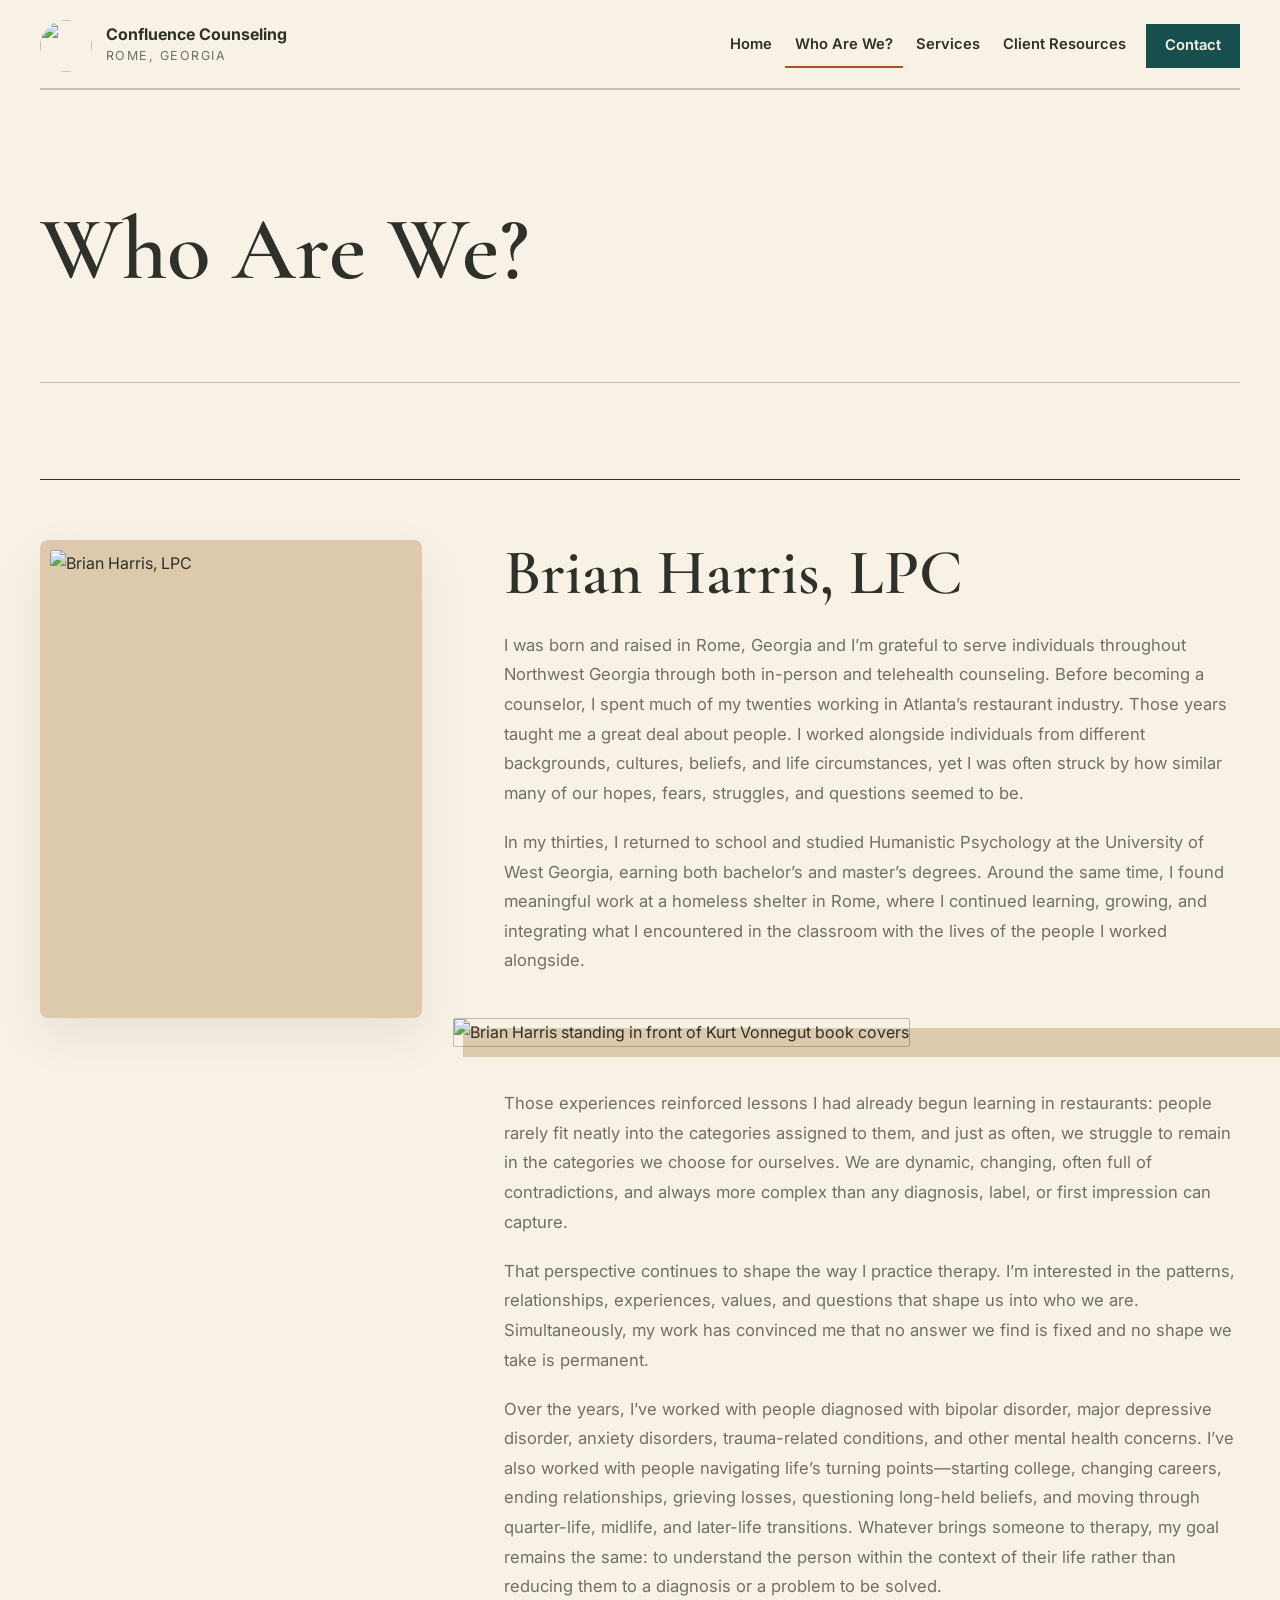
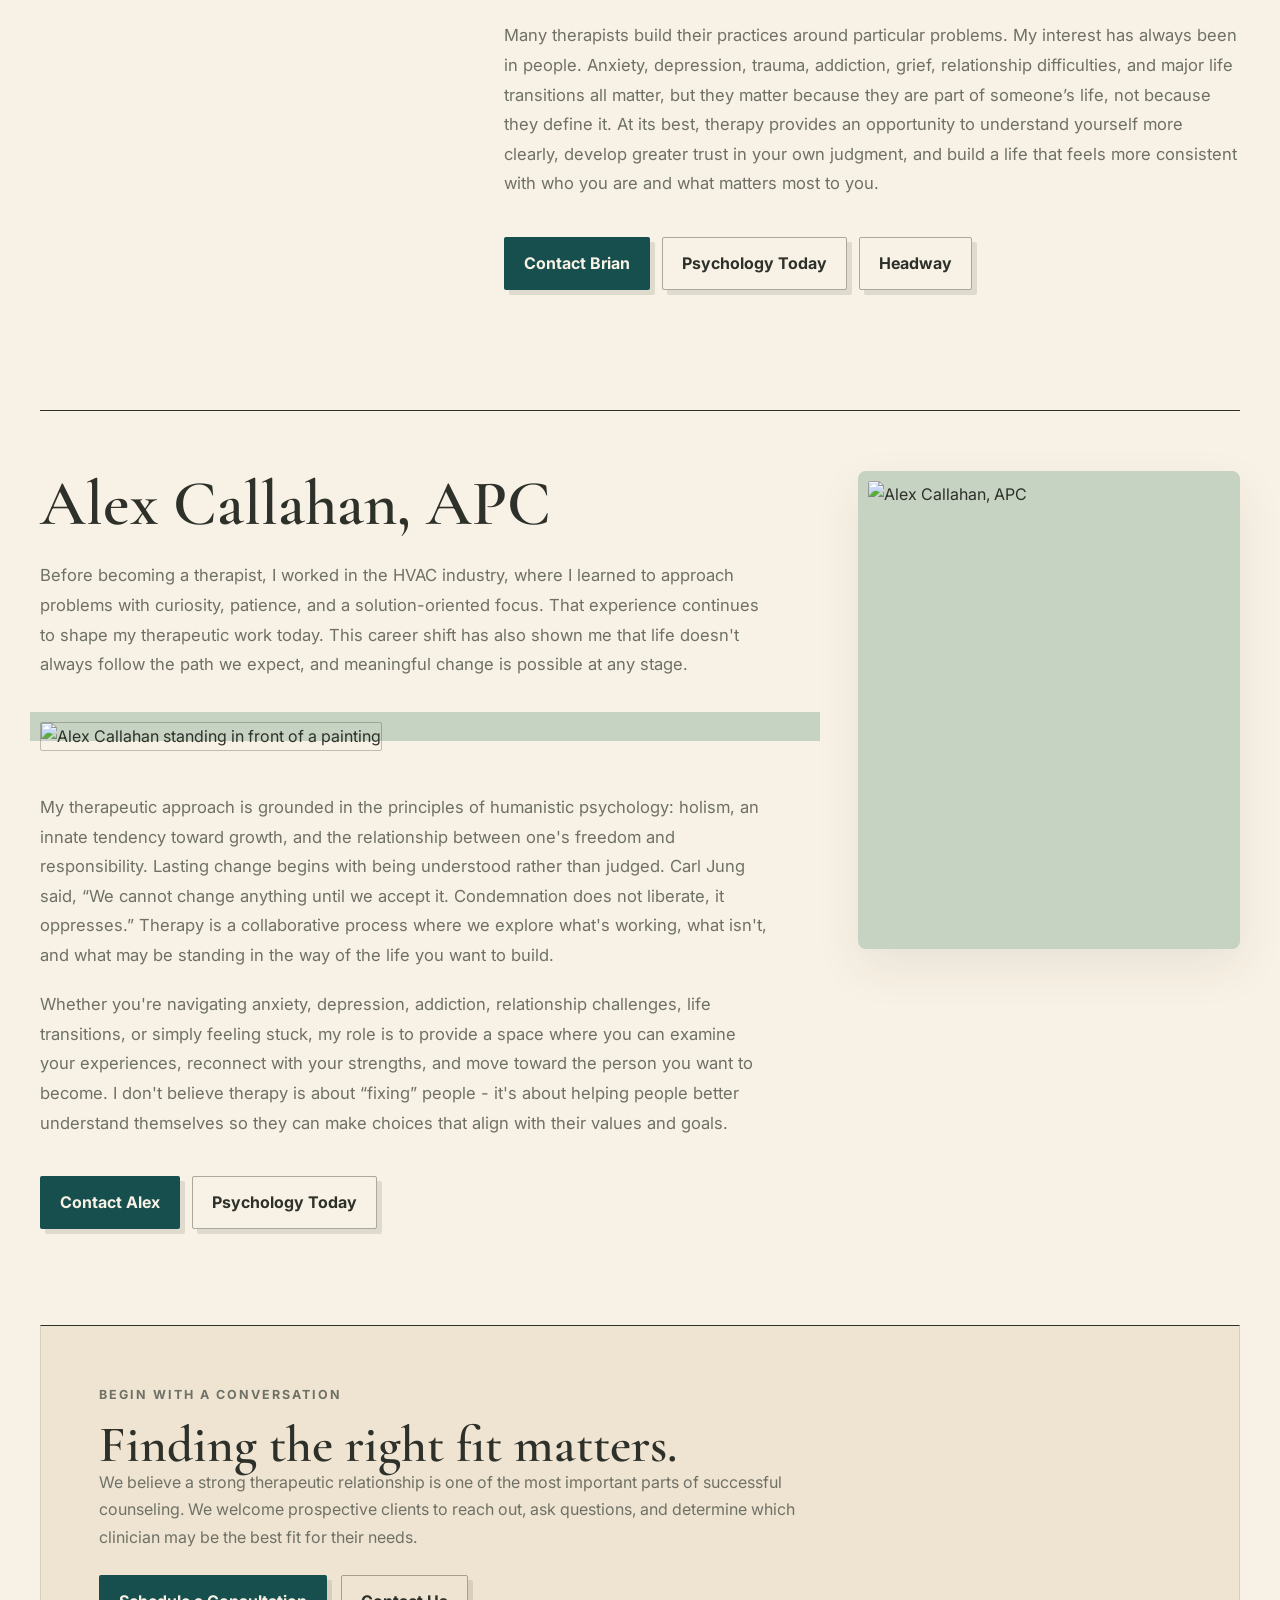
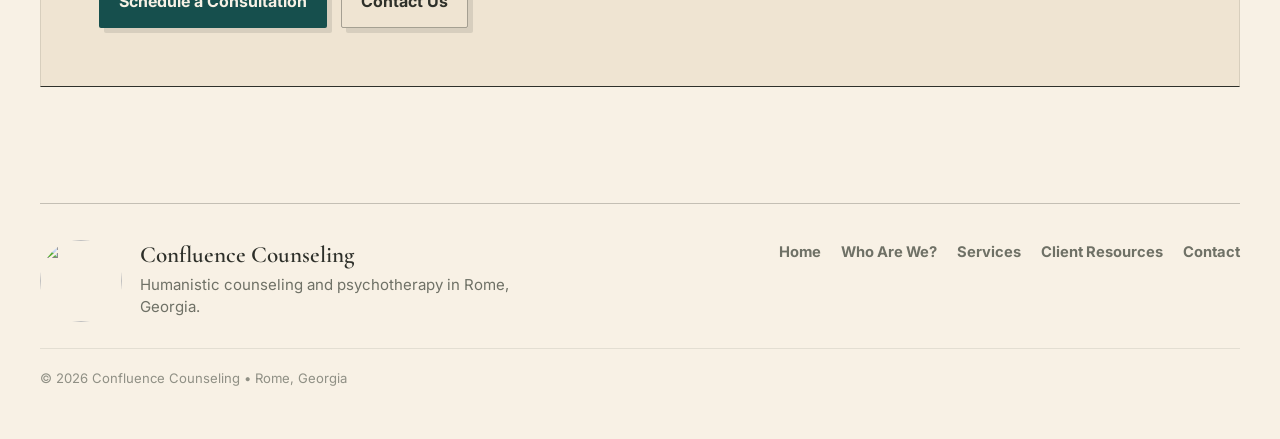
==== about.html @ 0ece555f "Deploy approved production website" ====
<!DOCTYPE html>
<html lang="en">
<head>
  <meta charset="UTF-8">
  <meta name="viewport" content="width=device-width, initial-scale=1.0">
  <title>Who Are We? | Confluence Counseling</title>
  <meta name="description" content="Learn about Confluence Counseling, a humanistic-existential psychotherapy practice founded by Brian Harris and Alex Callahan in Rome, Georgia.">
  <link rel="icon" type="image/png" href="assets/favicon.png">
  <link rel="preconnect" href="https://fonts.googleapis.com">
  <link rel="preconnect" href="https://fonts.gstatic.com" crossorigin>
  <link href="https://fonts.googleapis.com/css2?family=Cormorant+Garamond:wght@500;600;700&family=Inter:wght@400;500;600;700&display=swap" rel="stylesheet">
  <link rel="stylesheet" href="styles.css">
</head>
<body>
  <header class="site-header">
    <a class="brand" href="index.html" aria-label="Confluence Counseling home">
      <img class="brand-logo" src="assets/confluence-logo-192.png" alt="" width="52" height="52">
      <span>
        <span class="brand-name">Confluence Counseling</span>
        <span class="brand-location">Rome, Georgia</span>
      </span>
    </a>
    <nav class="site-nav" aria-label="Main navigation">
      <a href="index.html">Home</a>
      <a href="about.html" aria-current="page">Who Are We?</a>
      <a href="services.html">Services</a>
      <a href="get-help-now.html">Client Resources</a>
      <a class="nav-button" href="contact.html">Contact</a>
    </nav>
  </header>

  <main>
    <section class="practice-intro">
      <h1>Who Are We?</h1>
    </section>

    <section class="counselors-section">
      <div class="clinician-stack">
        <article class="clinician-profile">
          <div class="clinician-portrait">
            <img src="assets/brian-harris-bio-photo-1050.png" alt="Brian Harris, LPC">
          </div>
          <div class="clinician-content">
            <h3>Brian Harris, LPC</h3>
            <p>I was born and raised in Rome, Georgia and I&rsquo;m grateful to serve individuals throughout Northwest Georgia through both in-person and telehealth counseling. Before becoming a counselor, I spent much of my twenties working in Atlanta&rsquo;s restaurant industry. Those years taught me a great deal about people. I worked alongside individuals from different backgrounds, cultures, beliefs, and life circumstances, yet I was often struck by how similar many of our hopes, fears, struggles, and questions seemed to be.</p>
            <p>In my thirties, I returned to school and studied Humanistic Psychology at the University of West Georgia, earning both bachelor&rsquo;s and master&rsquo;s degrees. Around the same time, I found meaningful work at a homeless shelter in Rome, where I continued learning, growing, and integrating what I encountered in the classroom with the lives of the people I worked alongside.</p>
            <figure class="bio-context-photo bio-context-photo-brian">
              <img src="assets/brian-harris-vonnegut-covers.jpeg" alt="Brian Harris standing in front of Kurt Vonnegut book covers">
            </figure>
            <p>Those experiences reinforced lessons I had already begun learning in restaurants: people rarely fit neatly into the categories assigned to them, and just as often, we struggle to remain in the categories we choose for ourselves. We are dynamic, changing, often full of contradictions, and always more complex than any diagnosis, label, or first impression can capture.</p>
            <p>That perspective continues to shape the way I practice therapy. I&rsquo;m interested in the patterns, relationships, experiences, values, and questions that shape us into who we are. Simultaneously, my work has convinced me that no answer we find is fixed and no shape we take is permanent.</p>
            <p>Over the years, I&rsquo;ve worked with people diagnosed with bipolar disorder, major depressive disorder, anxiety disorders, trauma-related conditions, and other mental health concerns. I&rsquo;ve also worked with people navigating life&rsquo;s turning points&mdash;starting college, changing careers, ending relationships, grieving losses, questioning long-held beliefs, and moving through quarter-life, midlife, and later-life transitions. Whatever brings someone to therapy, my goal remains the same: to understand the person within the context of their life rather than reducing them to a diagnosis or a problem to be solved.</p>
            <p>Many therapists build their practices around particular problems. My interest has always been in people. Anxiety, depression, trauma, addiction, grief, relationship difficulties, and major life transitions all matter, but they matter because they are part of someone&rsquo;s life, not because they define it. At its best, therapy provides an opportunity to understand yourself more clearly, develop greater trust in your own judgment, and build a life that feels more consistent with who you are and what matters most to you.</p>
            <div class="counselor-actions">
              <a class="button primary" href="contact.html">Contact Brian</a>
              <a class="button secondary" href="https://www.psychologytoday.com/us/therapists/brian-harris-rome-ga/1005113" target="_blank" rel="noopener noreferrer">Psychology Today</a>
              <a class="button secondary" href="https://care.headway.co/providers/brian-harris-2" target="_blank" rel="noopener noreferrer">Headway</a>
            </div>
          </div>
        </article>

        <article class="clinician-profile clinician-profile-reverse">
          <div class="clinician-content">
            <h3>Alex Callahan, APC</h3>
            <p>Before becoming a therapist, I worked in the HVAC industry, where I learned to approach problems with curiosity, patience, and a solution-oriented focus. That experience continues to shape my therapeutic work today. This career shift has also shown me that life doesn't always follow the path we expect, and meaningful change is possible at any stage.</p>
            <figure class="bio-context-photo bio-context-photo-alex">
              <img src="assets/alex-callahan-painting.jpg" alt="Alex Callahan standing in front of a painting">
            </figure>
            <p>My therapeutic approach is grounded in the principles of humanistic psychology: holism, an innate tendency toward growth, and the relationship between one's freedom and responsibility. Lasting change begins with being understood rather than judged. Carl Jung said, &ldquo;We cannot change anything until we accept it. Condemnation does not liberate, it oppresses.&rdquo; Therapy is a collaborative process where we explore what's working, what isn't, and what may be standing in the way of the life you want to build.</p>
            <p>Whether you're navigating anxiety, depression, addiction, relationship challenges, life transitions, or simply feeling stuck, my role is to provide a space where you can examine your experiences, reconnect with your strengths, and move toward the person you want to become. I don't believe therapy is about &ldquo;fixing&rdquo; people - it's about helping people better understand themselves so they can make choices that align with their values and goals.</p>
            <div class="counselor-actions">
              <a class="button primary" href="contact.html">Contact Alex</a>
              <a class="button secondary" href="https://www.psychologytoday.com/us/therapists/alex-callahan-rome-ga/1239433" target="_blank" rel="noopener noreferrer">Psychology Today</a>
            </div>
          </div>
          <div class="clinician-portrait">
            <img src="assets/alex-callahan-bio-photo.jpeg" alt="Alex Callahan, APC">
          </div>
        </article>
      </div>
    </section>

    <section class="about-closing-section">
      <p class="eyebrow">Begin with a conversation</p>
      <h2>Finding the right fit matters.</h2>
      <p>We believe a strong therapeutic relationship is one of the most important parts of successful counseling. We welcome prospective clients to reach out, ask questions, and determine which clinician may be the best fit for their needs.</p>
      <div class="about-closing-actions">
        <a class="button primary" href="contact.html">Schedule a Consultation</a>
        <a class="button secondary" href="contact.html">Contact Us</a>
      </div>
    </section>
  </main>

  <footer class="site-footer">
    <div class="footer-main">
      <div class="footer-brand">
        <img class="footer-logo" src="assets/confluence-logo-192.png" alt="" width="74" height="74">
        <div>
          <strong>Confluence Counseling</strong>
          <p>Humanistic counseling and psychotherapy in Rome, Georgia.</p>
        </div>
      </div>
      <div class="footer-links">
        <a href="index.html">Home</a>
        <a href="about.html">Who Are We?</a>
        <a href="services.html">Services</a>
        <a href="get-help-now.html">Client Resources</a>
        <a href="contact.html">Contact</a>
      </div>
    </div>
    <p class="footer-copyright">© 2026 Confluence Counseling • Rome, Georgia</p>
  </footer>
</body>
</html>
---- styles.css ----
:root {
  --ink: #2e302a;
  --muted: #6f7166;
  --cream: #f5f0e8;
  --paper: #fbf8f2;
  --clay: #a95222;
  --moss: #164f4d;
  --olive: #6f7f70;
  --sage: #d4ddd2;
  --sand: #e5d8c3;
  --stone: #c4b7a4;
  --line: rgba(46, 48, 42, 0.16);
  --shadow: 0 22px 60px rgba(46, 48, 42, 0.12);
}

* {
  box-sizing: border-box;
}

html {
  scroll-behavior: smooth;
}

body {
  margin: 0;
  font-family: "Inter", Arial, sans-serif;
  color: var(--ink);
  background:
    radial-gradient(circle at top left, rgba(215, 219, 201, 0.85), transparent 32rem),
    linear-gradient(180deg, var(--paper) 0%, var(--cream) 48%, #eee5d8 100%);
  line-height: 1.7;
}

a {
  color: inherit;
  text-decoration: none;
}

p {
  margin: 0 0 1rem;
}

h1,
h2,
h3 {
  font-family: "Cormorant Garamond", Georgia, serif;
  font-weight: 600;
  line-height: 1.04;
  margin: 0;
  letter-spacing: 0;
}

h1 {
  font-size: clamp(3.3rem, 7vw, 6.9rem);
  max-width: 11ch;
}

h2 {
  font-size: clamp(2.2rem, 4vw, 4rem);
}

h3 {
  font-size: 2rem;
}

.site-header {
  width: min(1180px, calc(100% - 40px));
  margin: 0 auto;
  padding: 28px 0;
  display: flex;
  align-items: center;
  justify-content: space-between;
  gap: 24px;
}

.brand {
  display: inline-flex;
  align-items: center;
  gap: 14px;
  min-width: 235px;
}

.brand-logo {
  width: 52px;
  height: 52px;
  flex: 0 0 auto;
  object-fit: contain;
  border-radius: 50%;
  box-shadow: 0 8px 22px rgba(46, 48, 42, 0.12);
}

.brand-name,
.brand-location {
  display: block;
}

.brand-name {
  font-weight: 700;
  line-height: 1.1;
}

.brand-location {
  color: var(--muted);
  font-size: 0.78rem;
  text-transform: uppercase;
  letter-spacing: 0.12em;
  margin-top: 2px;
}

.site-nav {
  display: flex;
  align-items: center;
  justify-content: flex-end;
  flex-wrap: wrap;
  gap: 8px;
}

.site-nav a {
  color: var(--muted);
  font-size: 0.92rem;
  font-weight: 600;
  padding: 10px 13px;
  border-radius: 999px;
}

.site-nav a:hover,
.site-nav a[aria-current="page"] {
  color: var(--ink);
  background: rgba(255, 255, 255, 0.48);
}

.site-nav .nav-button {
  color: var(--paper);
  background: var(--moss);
  padding-inline: 18px;
}

.site-nav .nav-button:hover,
.site-nav .nav-button[aria-current="page"] {
  color: var(--paper);
  background: #465241;
}

main {
  overflow: hidden;
}

.hero,
.page-hero,
.intro-section,
.feature-band,
.art-band,
.split-section,
.content-section,
.quote-section,
.process-section,
.fees-layout,
.contact-layout,
.notice-section,
.cta-section {
  width: min(1180px, calc(100% - 40px));
  margin: 0 auto;
}

.help-hero,
.resource-section,
.help-disclaimer {
  width: min(1180px, calc(100% - 40px));
  margin: 0 auto;
}

.services-overview,
.services-section,
.services-process,
.services-approach,
.therapy-note,
.services-narrative,
.services-closing {
  width: min(1180px, calc(100% - 40px));
  margin: 0 auto;
}

.hero {
  min-height: calc(100vh - 108px);
  display: grid;
  grid-template-columns: minmax(0, 1fr) minmax(420px, 0.95fr);
  align-items: center;
  gap: 64px;
  padding: 48px 0 88px;
}

.editorial-brand {
  width: min(1180px, calc(100% - 40px));
  margin: 0 auto;
  padding: 34px 0 4px;
}

.editorial-brand p {
  margin: 0;
  color: var(--moss);
  font-family: "Cormorant Garamond", Georgia, serif;
  font-size: clamp(3rem, 9vw, 7.2rem);
  font-weight: 500;
  letter-spacing: 0.12em;
  line-height: 0.92;
  text-transform: none;
}

.editorial-brand-centered p {
  text-align: center;
}

.editorial-brand-left p {
  max-width: 690px;
}

.hero-editorial {
  min-height: auto;
  padding-top: 44px;
}

.hero-content {
  position: relative;
  z-index: 1;
}

.hero h1 {
  max-width: 680px;
  font-size: clamp(3.4rem, 5.3vw, 5.85rem);
  line-height: 1.02;
}

.eyebrow,
.section-label,
.service-card span {
  color: var(--clay);
  font-size: 0.78rem;
  font-weight: 700;
  letter-spacing: 0.16em;
  text-transform: uppercase;
}

.hero-copy {
  color: var(--muted);
  font-size: clamp(1.02rem, 1.4vw, 1.18rem);
  max-width: 670px;
  margin: 28px 0 0;
}

.hero-actions {
  display: flex;
  flex-wrap: wrap;
  gap: 14px;
  margin-top: 34px;
}

.button {
  border: 1px solid transparent;
  border-radius: 999px;
  cursor: pointer;
  display: inline-flex;
  align-items: center;
  justify-content: center;
  min-height: 48px;
  padding: 13px 22px;
  font: inherit;
  font-weight: 700;
  transition: transform 180ms ease, background 180ms ease, border-color 180ms ease;
}

.button:hover {
  transform: translateY(-1px);
}

.button.primary {
  background: var(--moss);
  color: var(--paper);
}

.button.secondary {
  border-color: var(--line);
  background: rgba(255, 255, 255, 0.36);
  color: var(--ink);
}

.hero-visual {
  position: relative;
  display: grid;
  place-items: center;
  min-height: clamp(420px, 45vw, 600px);
}

.hero-logo-image {
  width: min(100%, 560px);
  aspect-ratio: 1;
  object-fit: contain;
  border-radius: 50%;
  box-shadow: var(--shadow);
}

.intro-section {
  display: grid;
  grid-template-columns: 230px minmax(0, 1fr);
  gap: 70px;
  padding: 108px 0;
  border-top: 1px solid var(--line);
}

.intro-copy {
  max-width: 820px;
}

.intro-copy p,
.page-hero p,
.split-section p,
.content-section p,
.process-list span,
.contact-panel p,
.notice-section p,
.cta-section p {
  color: var(--muted);
}

.intro-copy p {
  font-size: 1.1rem;
  margin-top: 18px;
  max-width: 760px;
}

.feature-band {
  display: grid;
  grid-template-columns: repeat(3, 1fr);
  gap: 1px;
  background: var(--line);
  border: 1px solid var(--line);
}

.feature-band article,
.service-card,
.fee-card {
  background: rgba(251, 248, 242, 0.84);
  padding: 34px;
}

.feature-number {
  color: var(--clay);
  font-weight: 800;
}

.feature-band h3,
.service-card h2,
.text-columns h3 {
  margin: 18px 0 12px;
}

.place-feature {
  width: min(1180px, calc(100% - 40px));
  margin: 0 auto;
  padding: 112px 0 116px;
}

.place-feature-figure {
  margin: 0;
  display: grid;
  grid-template-columns: minmax(0, 1.7fr) minmax(250px, 0.85fr);
  gap: clamp(44px, 6vw, 84px);
  align-items: center;
}

.place-feature-figure img {
  display: block;
  width: 100%;
  height: auto;
  border-radius: 6px;
  box-shadow: 0 14px 36px rgba(46, 48, 42, 0.08);
}

.place-feature-caption {
  margin: 0;
  padding-top: 24px;
  border-top: 1px solid var(--line);
}

.place-feature-caption p {
  max-width: 36ch;
  margin: 0;
  color: var(--muted);
  font-size: 0.94rem;
  line-height: 1.75;
}

.art-band {
  display: grid;
  grid-template-columns: repeat(2, minmax(0, 1fr));
  gap: 18px;
  padding: 18px 0 0;
}

.art-panel {
  margin: 0;
  aspect-ratio: 1;
  border: 1px solid var(--line);
  border-radius: 8px;
  overflow: hidden;
  background: rgba(251, 248, 242, 0.84);
  box-shadow: 0 18px 48px rgba(46, 48, 42, 0.08);
}

.art-panel img {
  display: block;
  width: 100%;
  height: 100%;
  object-fit: cover;
}

.art-panel-wide img {
  object-position: center;
}

.split-section {
  padding: 116px 0;
  display: grid;
  grid-template-columns: minmax(280px, 0.86fr) minmax(0, 1fr);
  gap: 76px;
  align-items: start;
}

.quiet-list ul {
  list-style: none;
  padding: 0;
  margin: 28px 0 0;
  border-top: 1px solid var(--line);
}

.quiet-list li {
  border-bottom: 1px solid var(--line);
  padding: 17px 0;
  color: var(--ink);
  font-weight: 600;
}

.diagnosis-list li {
  display: grid;
  grid-template-columns: minmax(180px, 0.46fr) minmax(0, 1fr);
  gap: 22px;
  align-items: start;
  font-weight: 400;
}

.diagnosis-list strong {
  color: var(--ink);
  font-weight: 800;
  line-height: 1.35;
}

.diagnosis-list span {
  color: var(--muted);
  line-height: 1.65;
}

.cta-section {
  margin-bottom: 96px;
  padding: 58px;
  background: var(--moss);
  color: var(--paper);
  border-radius: 8px;
}

.cta-section h2,
.cta-section p {
  max-width: 760px;
}

.cta-section p {
  color: rgba(251, 248, 242, 0.78);
}

.cta-section .button.primary {
  margin-top: 18px;
  color: var(--moss);
  background: var(--paper);
}

.cta-section .button.secondary {
  color: var(--paper);
  border-color: rgba(251, 248, 242, 0.38);
  background: rgba(251, 248, 242, 0.08);
}

.page-hero {
  padding: 98px 0 82px;
  border-top: 1px solid var(--line);
}

.page-hero h1 {
  max-width: 13ch;
  margin-top: 14px;
}

.page-hero p:last-child {
  max-width: 760px;
  font-size: 1.14rem;
  margin-top: 28px;
}

.about-bio-hero,
.about-bio-copy,
.bio-quote-section,
.about-approach-section,
.practice-intro,
.counselors-section,
.about-closing-section {
  width: min(1180px, calc(100% - 40px));
  margin: 0 auto;
}

.practice-intro {
  padding: 98px 0 88px;
  border-top: 1px solid var(--line);
}

.practice-intro h1 {
  max-width: 900px;
  margin-top: 16px;
}

.practice-subheadline {
  max-width: 860px;
  color: var(--ink);
  font-size: clamp(1.25rem, 2vw, 1.55rem);
  line-height: 1.55;
  margin-top: 28px;
}

.practice-intro p:last-child {
  max-width: 760px;
  color: var(--muted);
  font-size: 1.08rem;
  margin-top: 24px;
}

.counselors-section {
  padding: 96px 0;
  border-top: 1px solid var(--line);
}

.section-heading {
  display: grid;
  grid-template-columns: 230px minmax(0, 1fr);
  gap: 70px;
  align-items: end;
  margin-bottom: 42px;
}

.counselor-grid {
  display: grid;
  grid-template-columns: repeat(2, minmax(0, 1fr));
  gap: 22px;
}

.counselor-card {
  display: grid;
  grid-template-rows: auto 1fr;
  border: 1px solid var(--line);
  border-radius: 8px;
  overflow: hidden;
  background: rgba(251, 248, 242, 0.84);
  box-shadow: 0 18px 48px rgba(46, 48, 42, 0.08);
}

.counselor-image {
  aspect-ratio: 4 / 3;
  overflow: hidden;
  background: linear-gradient(145deg, rgba(212, 221, 210, 0.94), rgba(229, 216, 195, 0.82));
}

.counselor-image img {
  display: block;
  width: 100%;
  height: 100%;
  object-fit: cover;
  object-position: center 38%;
}

.counselor-placeholder {
  display: grid;
  place-items: center;
  position: relative;
}

.counselor-placeholder::before {
  content: "";
  position: absolute;
  inset: 30px;
  border: 1px solid rgba(46, 48, 42, 0.12);
  border-radius: 8px;
}

.placeholder-profile {
  width: 168px;
  height: 168px;
  border-radius: 50%;
  background:
    radial-gradient(circle at 50% 34%, rgba(251, 248, 242, 0.82) 0 23%, transparent 24%),
    radial-gradient(circle at 50% 92%, rgba(22, 79, 77, 0.74) 0 44%, transparent 45%),
    linear-gradient(135deg, rgba(169, 82, 34, 0.72), rgba(22, 79, 77, 0.82));
  box-shadow: inset 0 0 0 1px rgba(46, 48, 42, 0.12);
}

.placeholder-caption {
  color: var(--muted);
  font-size: 0.78rem;
  font-weight: 800;
  letter-spacing: 0.12em;
  text-transform: uppercase;
}

.counselor-content {
  display: flex;
  flex-direction: column;
  padding: 32px;
}

.counselor-content h3 {
  font-size: clamp(2rem, 3vw, 3rem);
  margin-bottom: 16px;
}

.counselor-content p {
  color: var(--muted);
}

.counselor-actions {
  display: flex;
  flex-wrap: wrap;
  gap: 12px;
  margin-top: auto;
  padding-top: 20px;
}

.clinician-stack {
  display: grid;
  gap: 88px;
}

.clinician-profile {
  display: grid;
  grid-template-columns: minmax(280px, 0.42fr) minmax(0, 1fr);
  gap: clamp(46px, 7vw, 82px);
  align-items: start;
  padding-top: 58px;
  border-top: 1px solid var(--line);
}

.clinician-profile:first-child {
  padding-top: 0;
  border-top: 0;
}

.clinician-profile-reverse {
  grid-template-columns: minmax(0, 1fr) minmax(280px, 0.42fr);
}

.clinician-portrait {
  position: relative;
  aspect-ratio: 4 / 5;
  overflow: hidden;
  border-radius: 8px;
  background: linear-gradient(145deg, rgba(212, 221, 210, 0.94), rgba(229, 216, 195, 0.82));
  box-shadow: 0 18px 48px rgba(46, 48, 42, 0.08);
}

.clinician-portrait img {
  display: block;
  width: 100%;
  height: 100%;
  object-fit: cover;
  object-position: center 38%;
}

.clinician-content {
  max-width: 780px;
}

.clinician-content h3 {
  font-size: clamp(2.4rem, 4vw, 4rem);
  margin-bottom: 24px;
}

.clinician-content p {
  color: var(--muted);
  font-size: 1.04rem;
  line-height: 1.78;
  margin: 0 0 1.22rem;
}

.clinician-content .counselor-actions {
  margin-top: 4px;
  padding-top: 18px;
}

.about-bio-hero {
  display: grid;
  grid-template-columns: minmax(0, 0.9fr) minmax(380px, 0.66fr);
  gap: 78px;
  align-items: center;
  padding: 72px 0 92px;
  border-top: 1px solid var(--line);
}

.about-bio-heading h1 {
  max-width: 620px;
  margin-top: 16px;
  font-size: clamp(3.2rem, 6.2vw, 6.2rem);
}

.about-bio-heading p:not(.eyebrow) {
  color: var(--muted);
  font-size: 1.18rem;
  margin: 24px 0 0;
}

.about-bio-heading p:not(.eyebrow) + p {
  margin-top: 2px;
}

.about-photo-card {
  position: relative;
  z-index: 1;
  transform: translateY(24px);
  border: 1px solid var(--line);
  border-radius: 26px 8px 26px 8px;
  padding: 10px;
  background: rgba(251, 248, 242, 0.9);
  box-shadow: 0 26px 70px rgba(46, 48, 42, 0.16);
}

.about-photo-card::before {
  content: "";
  position: absolute;
  inset: -22px 26px 26px -22px;
  z-index: -1;
  border-radius: 42px 18px 42px 18px;
  background: linear-gradient(145deg, rgba(212, 221, 210, 0.92), rgba(229, 216, 195, 0.82));
}

.about-photo-card img {
  display: block;
  width: 100%;
  height: auto;
  border-radius: 20px 6px 20px 6px;
  filter: saturate(0.92) contrast(0.98);
}

.about-bio-copy {
  max-width: 790px;
  padding: 14px 0 96px;
}

.about-bio-copy p {
  color: var(--muted);
  font-size: 1.08rem;
  line-height: 1.82;
  margin: 0 0 1.35rem;
}

.bio-quote-section {
  padding: 88px 0 96px;
  border-top: 1px solid var(--line);
  border-bottom: 1px solid var(--line);
}

.bio-quote-section blockquote {
  max-width: 1000px;
}

.about-approach-section {
  display: grid;
  grid-template-columns: minmax(260px, 0.72fr) minmax(0, 1fr);
  gap: 72px;
  align-items: start;
  padding: 96px 0;
  border-bottom: 1px solid var(--line);
}

.about-approach-section h2 {
  max-width: 500px;
}

.about-approach-section p {
  color: var(--muted);
  font-size: 1.08rem;
  line-height: 1.8;
  margin: 0 0 1.2rem;
}

.about-closing-section {
  margin-bottom: 116px;
  padding: 58px;
  border: 1px solid rgba(46, 48, 42, 0.12);
  border-radius: 8px;
  background:
    linear-gradient(135deg, rgba(251, 248, 242, 0.92), rgba(212, 221, 210, 0.72)),
    var(--paper);
  box-shadow: 0 18px 48px rgba(46, 48, 42, 0.08);
}

.about-closing-section h2,
.about-closing-section p {
  max-width: 760px;
}

.about-closing-section p {
  color: var(--muted);
}

.about-closing-actions {
  display: flex;
  flex-wrap: wrap;
  gap: 14px;
  margin-top: 24px;
}

.portrait-panel {
  min-height: 430px;
  background:
    linear-gradient(145deg, rgba(215, 219, 201, 0.94), rgba(229, 216, 195, 0.78)),
    var(--sage);
  border: 1px solid var(--line);
  border-radius: 8px;
  display: grid;
  place-items: center;
  align-content: center;
  gap: 22px;
  color: var(--muted);
}

.portrait-circle {
  width: 168px;
  height: 168px;
  border: 1px solid rgba(46, 48, 42, 0.16);
  border-radius: 50%;
  background:
    radial-gradient(circle at 50% 32%, #ede4d6 0 24%, transparent 25%),
    radial-gradient(circle at 50% 82%, #9d715c 0 40%, transparent 41%),
    #c4b7a4;
}

.content-section {
  padding: 96px 0;
  border-top: 1px solid var(--line);
}

.text-columns {
  display: grid;
  grid-template-columns: repeat(3, 1fr);
  gap: 40px;
  margin-top: 42px;
}

.quote-section {
  padding: 94px 0 116px;
  border-top: 1px solid var(--line);
}

blockquote {
  font-family: "Cormorant Garamond", Georgia, serif;
  font-size: clamp(2.2rem, 4.8vw, 5rem);
  line-height: 1.08;
  max-width: 960px;
  margin: 0;
  color: var(--moss);
}

.service-grid {
  width: min(1180px, calc(100% - 40px));
  margin: 0 auto 90px;
  display: grid;
  grid-template-columns: repeat(2, 1fr);
  gap: 18px;
}

.service-card {
  border: 1px solid var(--line);
  border-radius: 8px;
  min-height: 285px;
}

.process-section {
  display: grid;
  grid-template-columns: minmax(260px, 0.8fr) 1fr;
  gap: 70px;
  padding: 96px 0 116px;
  border-top: 1px solid var(--line);
}

.process-list {
  list-style: none;
  counter-reset: steps;
  padding: 0;
  margin: 0;
}

.process-list li {
  counter-increment: steps;
  display: grid;
  grid-template-columns: 54px 1fr;
  gap: 22px;
  padding: 0 0 28px;
  margin-bottom: 28px;
  border-bottom: 1px solid var(--line);
}

.process-list li::before {
  content: counter(steps, decimal-leading-zero);
  width: 54px;
  height: 54px;
  border-radius: 50%;
  display: grid;
  place-items: center;
  background: var(--sage);
  color: var(--moss);
  font-weight: 800;
}

.process-list strong,
.process-list span {
  display: block;
}

.services-hero h1 {
  max-width: 12ch;
}

.services-narrative {
  padding: 0 0 36px;
}

.service-chapter {
  max-width: 820px;
  padding: 80px 0;
  border-top: 1px solid var(--line);
}

.service-chapter:first-child {
  border-top: 0;
  padding-top: 0;
}

.service-chapter h2 {
  max-width: 680px;
  margin: 16px 0 24px;
  font-size: clamp(2.25rem, 3.8vw, 4.1rem);
}

.service-chapter p:not(.eyebrow),
.services-quiet-note,
.service-details-list dd,
.expectation-list {
  color: var(--muted);
}

.service-chapter p:not(.eyebrow) {
  max-width: 720px;
  font-size: 1.07rem;
  line-height: 1.82;
}

.service-chapter-aside,
.services-two-column {
  max-width: none;
  display: grid;
  grid-template-columns: minmax(0, 1fr) minmax(280px, 0.52fr);
  gap: clamp(52px, 8vw, 108px);
  align-items: start;
}

.service-chapter-aside h2,
.services-two-column h2 {
  max-width: 620px;
}

.service-details-list {
  padding-top: 42px;
}

.service-details-list dl {
  margin: 0;
  border-top: 1px solid var(--line);
}

.service-details-list div {
  padding: 19px 0;
  border-bottom: 1px solid var(--line);
}

.service-details-list dt {
  color: var(--clay);
  font-size: 0.76rem;
  font-weight: 800;
  letter-spacing: 0.14em;
  text-transform: uppercase;
}

.service-details-list dd {
  margin: 6px 0 0;
  font-family: "Cormorant Garamond", Georgia, serif;
  font-size: clamp(1.45rem, 2vw, 1.95rem);
  font-weight: 600;
  line-height: 1.1;
}

.services-quiet-note {
  max-width: 720px;
  margin: 0 0 0 auto;
  padding: 28px 0 78px;
  border-top: 1px solid var(--line);
  font-size: 1rem;
  line-height: 1.78;
}

.services-inline-list {
  margin-top: 30px;
  padding-top: 28px;
  border-top: 1px solid var(--line);
  color: var(--ink);
  font-family: "Cormorant Garamond", Georgia, serif;
  font-size: clamp(1.8rem, 3.2vw, 3rem);
  line-height: 1.22;
}

.services-pullquote {
  max-width: 880px;
  margin: 18px 0 22px auto;
  padding: 74px 0 82px;
  border-top: 1px solid var(--line);
  border-bottom: 1px solid var(--line);
  font-size: clamp(2.25rem, 4.2vw, 4.8rem);
}

.services-two-column {
  grid-template-columns: minmax(260px, 0.7fr) minmax(0, 1fr);
}

.services-two-column > div {
  max-width: 760px;
}

.services-expectations {
  max-width: none;
}

.services-expectations h2 {
  max-width: 760px;
}

.expectation-list {
  list-style: none;
  column-count: 2;
  column-gap: clamp(54px, 8vw, 110px);
  max-width: 920px;
  margin: 34px 0 0;
  padding: 0;
  border-top: 1px solid var(--line);
}

.expectation-list li {
  break-inside: avoid;
  padding: 17px 0;
  border-bottom: 1px solid var(--line);
  color: var(--ink);
  font-weight: 700;
  line-height: 1.45;
}

.services-closing-note h2 {
  color: var(--moss);
}

.services-closing {
  margin-bottom: 100px;
  padding: 54px 0 0;
  border-top: 1px solid var(--line);
}

.services-closing h2,
.services-closing p {
  max-width: 760px;
}

.services-closing p:not(.eyebrow) {
  color: var(--muted);
}

.services-compact-hero,
.services-compact-body,
.services-compact-cta {
  width: min(1040px, calc(100% - 40px));
  margin: 0 auto;
}

.services-compact-hero {
  display: grid;
  grid-template-columns: minmax(0, 1fr) minmax(300px, 0.58fr);
  gap: clamp(36px, 6vw, 72px);
  align-items: start;
  padding: 74px 0 46px;
  border-top: 1px solid var(--line);
}

.services-compact-hero h1 {
  max-width: 720px;
  margin-top: 12px;
  font-size: clamp(2.75rem, 5vw, 5rem);
  line-height: 1;
}

.services-subtitle {
  max-width: 680px;
  margin: 22px 0 16px;
  color: var(--ink);
  font-size: clamp(1.1rem, 1.7vw, 1.35rem);
  line-height: 1.45;
}

.services-compact-hero p:not(.eyebrow):not(.services-subtitle),
.services-compact-body p,
.services-compact-cta p {
  color: var(--muted);
}

.services-compact-hero p:not(.eyebrow) {
  max-width: 700px;
}

.services-detail-panel {
  border: 1px solid var(--line);
  border-radius: 8px;
  background: rgba(251, 248, 242, 0.86);
  padding: 26px 28px;
}

.services-detail-panel dl {
  margin: 0;
}

.services-detail-panel div {
  padding: 14px 0;
  border-bottom: 1px solid var(--line);
}

.services-detail-panel div:first-child {
  padding-top: 0;
}

.services-detail-panel dt {
  color: var(--clay);
  font-size: 0.74rem;
  font-weight: 800;
  letter-spacing: 0.13em;
  text-transform: uppercase;
}

.services-detail-panel dd {
  margin: 5px 0 0;
  color: var(--ink);
  font-weight: 700;
  line-height: 1.38;
}

.services-detail-panel sup {
  line-height: 0;
}

.services-detail-panel sup a {
  color: var(--clay);
  font-weight: 900;
  text-decoration: none;
}

.services-detail-panel p {
  margin: 16px 0 0;
  color: var(--muted);
  font-size: 0.94rem;
  line-height: 1.6;
}

.services-compact-body {
  padding: 0 0 52px;
}

.insurance-note {
  max-width: 880px;
  margin: 0 0 28px;
  padding: 24px 0 26px;
  border-top: 1px solid var(--line);
  border-bottom: 1px solid var(--line);
}

.insurance-note h2 {
  margin: 0 0 18px;
  color: var(--ink);
  font-family: "Inter", Arial, sans-serif;
  font-size: 0.82rem;
  font-weight: 800;
  letter-spacing: 0.13em;
  line-height: 1.35;
  text-transform: uppercase;
}

.insurance-note ul {
  column-count: 2;
  column-gap: clamp(34px, 6vw, 72px);
  list-style: none;
  margin: 0;
  padding: 0;
}

.insurance-note li {
  break-inside: avoid;
  color: var(--muted);
  font-size: 0.95rem;
  line-height: 1.55;
  padding: 4px 0;
}

.services-common {
  max-width: 880px;
  margin: 0;
  padding: 24px 0 34px;
  border-top: 1px solid var(--line);
  border-bottom: 1px solid var(--line);
  color: var(--ink);
  font-size: 1.02rem;
  line-height: 1.72;
}

.services-compact-sections {
  display: grid;
  grid-template-columns: repeat(3, minmax(0, 1fr));
  gap: clamp(28px, 4vw, 48px);
  padding-top: 42px;
}

.services-compact-sections section {
  min-width: 0;
}

.services-compact-sections h2,
.services-compact-cta h2 {
  font-size: clamp(1.65rem, 2.3vw, 2.25rem);
  line-height: 1.08;
}

.services-compact-sections h2 {
  margin-bottom: 14px;
}

.services-compact-sections p {
  font-size: 0.97rem;
  line-height: 1.7;
}

.services-compact-cta {
  display: flex;
  align-items: center;
  justify-content: space-between;
  gap: 28px;
  margin-bottom: 72px;
  padding: 32px 0 0;
  border-top: 1px solid var(--line);
}

.services-compact-cta h2 {
  max-width: 620px;
}

.services-compact-cta .hero-actions {
  flex: 0 0 auto;
  margin-top: 0;
}

.services-overview {
  display: grid;
  grid-template-columns: minmax(0, 1fr) minmax(320px, 0.64fr);
  gap: 28px;
  align-items: stretch;
  padding: 0 0 98px;
}

.services-overview-copy {
  padding: 46px;
  border: 1px solid var(--line);
  border-radius: 8px;
  background:
    linear-gradient(135deg, rgba(251, 248, 242, 0.92), rgba(212, 221, 210, 0.48)),
    var(--paper);
}

.services-overview-copy h2 {
  max-width: 680px;
  margin: 16px 0 24px;
}

.services-overview-copy p:not(.eyebrow),
.services-section-heading p,
.services-process p,
.services-approach-copy p,
.therapy-note p {
  color: var(--muted);
}

.service-facts {
  display: grid;
  grid-template-columns: 1fr;
  gap: 1px;
  border: 1px solid var(--line);
  border-radius: 8px;
  overflow: hidden;
  background: var(--line);
}

.service-facts div {
  padding: 25px 28px;
  background: rgba(251, 248, 242, 0.86);
}

.service-facts span,
.concern-grid span,
.expectation-icon {
  display: block;
}

.service-facts span {
  color: var(--clay);
  font-size: 0.76rem;
  font-weight: 800;
  letter-spacing: 0.14em;
  text-transform: uppercase;
}

.service-facts strong {
  display: block;
  margin-top: 8px;
  color: var(--ink);
  font-family: "Cormorant Garamond", Georgia, serif;
  font-size: clamp(1.7rem, 2.4vw, 2.25rem);
  font-weight: 600;
  line-height: 1.06;
}

.services-callout {
  grid-column: 1 / -1;
  padding: 24px 30px;
  border-left: 3px solid var(--clay);
  background: rgba(255, 255, 255, 0.34);
}

.services-callout p {
  max-width: 900px;
  margin: 0;
  color: var(--ink);
  font-weight: 600;
}

.services-section {
  padding: 92px 0;
  border-top: 1px solid var(--line);
}

.services-section-heading {
  display: grid;
  grid-template-columns: 230px minmax(0, 1fr);
  gap: 70px;
  align-items: end;
  margin-bottom: 40px;
}

.services-section-heading h2 {
  max-width: 760px;
}

.services-section-heading p:not(.eyebrow) {
  max-width: 760px;
  margin-top: 18px;
}

.concern-grid {
  display: grid;
  grid-template-columns: repeat(5, minmax(0, 1fr));
  gap: 12px;
}

.concern-grid span {
  min-height: 88px;
  padding: 20px;
  border: 1px solid var(--line);
  border-radius: 8px;
  background: rgba(251, 248, 242, 0.82);
  color: var(--ink);
  font-weight: 800;
  line-height: 1.28;
}

.services-process {
  display: grid;
  grid-template-columns: repeat(2, minmax(0, 1fr));
  gap: 22px;
  padding: 0 0 98px;
}

.services-process article {
  padding: 42px;
  border: 1px solid var(--line);
  border-radius: 8px;
  background: rgba(251, 248, 242, 0.84);
  box-shadow: 0 18px 48px rgba(46, 48, 42, 0.06);
}

.services-process h2 {
  margin: 16px 0 22px;
  font-size: clamp(2rem, 3.2vw, 3.2rem);
}

.services-approach {
  display: grid;
  grid-template-columns: minmax(280px, 0.82fr) minmax(0, 1fr);
  gap: 76px;
  align-items: start;
  padding: 98px 0;
  border-top: 1px solid var(--line);
  border-bottom: 1px solid var(--line);
}

.services-approach h2 {
  max-width: 560px;
  margin-top: 16px;
}

.services-approach-copy {
  max-width: 760px;
  font-size: 1.08rem;
  line-height: 1.82;
}

.expectations-section {
  border-top: 0;
}

.expectation-grid {
  display: grid;
  grid-template-columns: repeat(5, minmax(0, 1fr));
  gap: 12px;
}

.expectation-grid article {
  min-height: 178px;
  padding: 22px;
  border: 1px solid var(--line);
  border-radius: 8px;
  background:
    linear-gradient(145deg, rgba(251, 248, 242, 0.92), rgba(229, 216, 195, 0.42)),
    var(--paper);
}

.expectation-icon {
  width: 42px;
  height: 42px;
  border-radius: 50%;
  display: grid;
  place-items: center;
  margin-bottom: 20px;
  background: var(--sage);
  color: var(--moss);
  font-weight: 900;
}

.expectation-grid h3 {
  font-family: "Inter", Arial, sans-serif;
  font-size: 0.98rem;
  font-weight: 800;
  line-height: 1.35;
}

.therapy-note {
  display: grid;
  grid-template-columns: minmax(280px, 0.76fr) minmax(0, 1fr);
  gap: 60px;
  align-items: start;
  padding: 92px 0 112px;
  border-top: 1px solid var(--line);
}

.therapy-note > p {
  max-width: 760px;
  font-size: 1.08rem;
  line-height: 1.82;
}

.therapy-note blockquote {
  max-width: 700px;
  font-size: clamp(2.4rem, 4.2vw, 4.8rem);
}

.fees-layout {
  display: grid;
  grid-template-columns: repeat(3, 1fr);
  gap: 18px;
  margin-bottom: 18px;
}

.fee-card {
  border: 1px solid var(--line);
  border-radius: 8px;
}

.fee-card h2 {
  margin: 18px 0 8px;
  color: var(--moss);
}

.contact-layout {
  display: grid;
  grid-template-columns: 0.78fr 1fr;
  gap: 22px;
  margin-bottom: 36px;
}

.contact-panel,
.contact-form,
.notice-section {
  border: 1px solid var(--line);
  border-radius: 8px;
  background: rgba(251, 248, 242, 0.84);
}

.contact-panel,
.contact-form {
  padding: 38px;
}

.contact-lines {
  margin-top: 34px;
}

.contact-lines a {
  color: var(--moss);
  font-weight: 700;
}

.contact-form {
  display: grid;
  gap: 11px;
}

label {
  font-weight: 700;
  font-size: 0.92rem;
}

input,
textarea {
  width: 100%;
  border: 1px solid var(--line);
  border-radius: 8px;
  background: #fffdf8;
  color: var(--ink);
  font: inherit;
  padding: 14px 15px;
  margin-bottom: 8px;
}

textarea {
  resize: vertical;
}

input:focus,
textarea:focus {
  outline: 3px solid rgba(89, 102, 83, 0.18);
  border-color: var(--moss);
}

.form-note {
  font-size: 0.88rem;
  color: var(--muted);
  margin: 4px 0 0;
}

.notice-section {
  padding: 24px 30px;
  margin-bottom: 96px;
}

.notice-section p {
  margin: 0;
}

.help-hero {
  padding: 98px 0 76px;
  border-top: 1px solid var(--line);
}

.help-hero h1 {
  margin-top: 14px;
  max-width: 760px;
}

.help-hero p:last-child {
  max-width: 840px;
  color: var(--muted);
  font-size: 1.15rem;
  margin-top: 28px;
}

.resource-section {
  padding: 88px 0;
  border-top: 1px solid var(--line);
}

.crisis-section {
  padding-top: 70px;
}

.resource-heading {
  max-width: 760px;
  margin-bottom: 34px;
}

.resource-heading h2 {
  max-width: 720px;
  font-size: clamp(2.45rem, 4vw, 4.15rem);
  line-height: 1.04;
}

.resource-heading h2 span {
  display: block;
}

.resource-grid {
  display: grid;
  grid-template-columns: repeat(2, minmax(0, 1fr));
  gap: 18px;
}

.compact-grid {
  grid-template-columns: repeat(4, minmax(0, 1fr));
}

.spanish-grid {
  grid-template-columns: repeat(3, minmax(0, 1fr));
}

.resource-card {
  display: flex;
  flex-direction: column;
  min-height: 320px;
  border: 1px solid var(--line);
  border-radius: 8px;
  background: rgba(251, 248, 242, 0.86);
  padding: 28px;
  box-shadow: 0 16px 42px rgba(46, 48, 42, 0.07);
}

.crisis-section .resource-card {
  background:
    linear-gradient(145deg, rgba(251, 248, 242, 0.96), rgba(229, 216, 195, 0.7)),
    var(--paper);
}

.emergency-card {
  border-color: rgba(169, 82, 34, 0.38);
  background:
    linear-gradient(145deg, rgba(169, 82, 34, 0.12), rgba(251, 248, 242, 0.94)),
    var(--paper);
}

.resource-icon {
  width: 52px;
  height: 52px;
  border-radius: 50%;
  display: grid;
  place-items: center;
  margin-bottom: 22px;
  background: var(--sage);
  color: var(--moss);
  font-weight: 800;
  font-size: 0.82rem;
  letter-spacing: 0.04em;
}

.emergency-card .resource-icon {
  background: var(--clay);
  color: var(--paper);
}

.resource-card h3 {
  font-size: clamp(1.55rem, 2vw, 2.05rem);
  line-height: 1.08;
  margin-bottom: 14px;
  overflow-wrap: anywhere;
}

.resource-card p {
  color: var(--muted);
}

.resource-phone {
  margin: 14px 0 18px;
  font-weight: 800;
  color: var(--ink);
}

.resource-phone a {
  color: var(--moss);
  text-decoration: underline;
  text-decoration-thickness: 1px;
  text-underline-offset: 4px;
}

.resource-link {
  align-self: flex-start;
  margin-top: auto;
  border: 1px solid var(--line);
  border-radius: 999px;
  padding: 10px 15px;
  color: var(--ink);
  background: rgba(255, 255, 255, 0.34);
  font-weight: 800;
  font-size: 0.92rem;
}

.resource-link:hover {
  background: var(--moss);
  color: var(--paper);
  border-color: var(--moss);
}

.help-disclaimer {
  margin-bottom: 96px;
  padding: 26px 30px;
  border: 1px solid rgba(169, 82, 34, 0.28);
  border-radius: 8px;
  background: rgba(169, 82, 34, 0.08);
}

.help-disclaimer p {
  margin: 0;
  color: var(--ink);
  font-weight: 700;
}

.site-footer {
  width: min(1180px, calc(100% - 40px));
  margin: 0 auto;
  padding: 44px 0 50px;
  border-top: 1px solid var(--line);
  color: var(--muted);
}

.footer-main {
  display: flex;
  justify-content: space-between;
  gap: 34px;
  align-items: center;
}

.site-footer strong {
  color: var(--ink);
  display: block;
  font-family: "Cormorant Garamond", Georgia, serif;
  font-size: 1.45rem;
  font-weight: 600;
  line-height: 1.05;
}

.footer-brand {
  display: flex;
  align-items: center;
  gap: 18px;
}

.footer-brand p {
  margin: 6px 0 0;
  max-width: 420px;
  font-size: 0.94rem;
  line-height: 1.5;
}

.footer-logo {
  width: 74px;
  height: 74px;
  flex: 0 0 auto;
  object-fit: contain;
  border-radius: 50%;
  box-shadow: 0 12px 30px rgba(46, 48, 42, 0.12);
}

.footer-links {
  display: flex;
  flex-wrap: wrap;
  gap: 20px;
  align-items: start;
  justify-content: flex-end;
}

.footer-links a {
  color: var(--muted);
  font-weight: 700;
  font-size: 0.92rem;
}

.footer-copyright {
  margin: 26px 0 0;
  padding-top: 20px;
  border-top: 1px solid rgba(46, 48, 42, 0.1);
  color: rgba(111, 113, 102, 0.76);
  font-size: 0.82rem;
  line-height: 1.5;
}

@media (max-width: 920px) {
  .site-header,
  .site-footer {
    align-items: flex-start;
    flex-direction: column;
  }

  .site-nav {
    justify-content: flex-start;
  }

  .footer-main {
    align-items: flex-start;
    flex-direction: column;
  }

  .footer-links {
    justify-content: flex-start;
  }

  .hero,
  .editorial-brand,
  .intro-section,
  .split-section,
  .about-bio-hero,
  .about-approach-section,
  .section-heading,
  .counselor-grid,
  .clinician-profile,
  .clinician-profile-reverse,
  .services-compact-hero,
  .service-chapter-aside,
  .services-two-column,
  .services-overview,
  .services-section-heading,
  .services-process,
  .services-approach,
  .therapy-note,
  .process-section,
  .contact-layout {
    grid-template-columns: 1fr;
  }

  .hero {
    min-height: auto;
    padding-top: 36px;
  }

  .editorial-brand {
    padding-top: 28px;
  }

  .editorial-brand p {
    max-width: 760px;
    font-size: clamp(3.1rem, 10vw, 5.6rem);
    letter-spacing: 0.08em;
    line-height: 0.96;
  }

  .editorial-brand-centered p {
    text-align: left;
  }

  .hero-visual {
    min-height: 0;
  }

  .feature-band,
  .art-band,
  .fees-layout,
  .resource-grid,
  .compact-grid,
  .spanish-grid,
  .text-columns {
    grid-template-columns: 1fr;
  }

  .art-band {
    padding-top: 18px;
  }

  .place-feature {
    padding: 82px 0 88px;
  }

  .place-feature-figure {
    grid-template-columns: 1fr;
    gap: 30px;
    max-width: 760px;
    margin: 0 auto;
  }

  .place-feature-caption {
    max-width: 620px;
  }

  .service-grid {
    grid-template-columns: 1fr;
  }

  .services-compact-hero {
    padding: 62px 0 40px;
  }

  .services-compact-sections {
    grid-template-columns: 1fr;
    gap: 28px;
    padding-top: 34px;
  }

  .services-compact-cta {
    align-items: flex-start;
    flex-direction: column;
    margin-bottom: 72px;
  }

  .concern-grid,
  .expectation-grid {
    grid-template-columns: repeat(2, minmax(0, 1fr));
  }

  .services-overview {
    padding-bottom: 72px;
  }

  .services-narrative {
    padding-bottom: 24px;
  }

  .service-chapter {
    padding: 68px 0;
  }

  .service-details-list {
    padding-top: 0;
  }

  .services-quiet-note {
    margin-left: 0;
    padding-bottom: 62px;
  }

  .services-pullquote {
    margin-left: 0;
    padding: 62px 0 68px;
  }

  .expectation-list {
    column-count: 1;
    max-width: 760px;
  }

  .services-section,
  .services-approach,
  .therapy-note {
    padding: 72px 0;
  }

  .intro-section,
  .split-section,
  .practice-intro,
  .counselors-section,
  .help-hero,
  .resource-section,
  .content-section,
  .process-section,
  .quote-section {
    padding: 72px 0;
  }

  .about-bio-hero {
    gap: 42px;
    padding: 72px 0;
  }

  .about-photo-card {
    max-width: 500px;
  }

  .clinician-stack {
    gap: 72px;
  }

  .clinician-profile {
    gap: 32px;
    padding-top: 54px;
  }

  .clinician-portrait {
    order: 1;
    width: min(100%, 440px);
  }

  .clinician-content {
    order: 2;
    max-width: 760px;
  }

  .about-bio-copy,
  .bio-quote-section,
  .about-approach-section {
    padding: 72px 0;
  }

  .about-closing-section {
    margin-bottom: 72px;
  }
}

@media (max-width: 620px) {
  .site-header,
  .hero,
  .editorial-brand,
  .page-hero,
  .intro-section,
  .about-bio-hero,
  .about-bio-copy,
  .bio-quote-section,
  .about-approach-section,
  .practice-intro,
  .counselors-section,
  .about-closing-section,
  .help-hero,
  .resource-section,
  .help-disclaimer,
  .services-overview,
  .services-section,
  .services-process,
  .services-approach,
  .therapy-note,
  .services-narrative,
  .services-closing,
  .services-compact-hero,
  .services-compact-body,
  .services-compact-cta,
  .feature-band,
  .art-band,
  .split-section,
  .content-section,
  .quote-section,
  .process-section,
  .fees-layout,
  .contact-layout,
  .notice-section,
  .cta-section,
  .site-footer,
  .service-grid {
    width: min(100% - 28px, 1180px);
  }

  .place-feature {
    width: calc(100% - 28px);
    padding: 68px 0 76px;
  }

  .place-feature-figure img {
    border-radius: 5px;
  }

  .place-feature-caption {
    padding-top: 20px;
  }

  .place-feature-caption p {
    font-size: 0.9rem;
    line-height: 1.7;
  }

  h1 {
    font-size: clamp(2.82rem, 17vw, 4rem);
  }

  .hero h1 {
    font-size: clamp(2.62rem, 10.8vw, 3rem);
    line-height: 1.06;
  }

  .editorial-brand {
    padding: 22px 0 0;
  }

  .editorial-brand p {
    font-size: clamp(2.35rem, 11vw, 3.4rem);
    letter-spacing: 0.05em;
    line-height: 1;
  }

  h2 {
    font-size: 2.25rem;
  }

  .brand {
    min-width: 0;
  }

  .brand-logo {
    width: 46px;
    height: 46px;
  }

  .site-nav a {
    padding-inline: 10px;
  }

  .page-hero {
    padding: 62px 0 54px;
  }

  .services-compact-hero {
    padding: 52px 0 34px;
  }

  .services-compact-hero h1 {
    font-size: clamp(2.4rem, 12vw, 3.35rem);
  }

  .services-subtitle {
    font-size: 1.06rem;
  }

  .services-detail-panel {
    padding: 22px;
  }

  .services-compact-body {
    padding-bottom: 42px;
  }

  .services-common {
    padding: 20px 0 28px;
  }

  .insurance-note {
    margin-bottom: 24px;
    padding: 22px 0 24px;
  }

  .insurance-note ul {
    column-count: 1;
  }

  .services-compact-sections h2,
  .services-compact-cta h2 {
    font-size: 1.8rem;
  }

  .services-compact-cta {
    padding-top: 28px;
    margin-bottom: 62px;
  }

  .practice-intro {
    padding: 62px 0;
  }

  .help-hero,
  .resource-section {
    padding: 62px 0;
  }

  .resource-heading h2 {
    font-size: clamp(2.1rem, 9vw, 2.65rem);
    max-width: 360px;
  }

  .section-heading {
    gap: 16px;
  }

  .resource-heading {
    margin-bottom: 28px;
  }

  .resource-heading h2 {
    max-width: 520px;
  }

  .about-bio-hero {
    padding: 62px 0 60px;
    gap: 34px;
  }

  .about-bio-heading h1 {
    font-size: clamp(3rem, 14vw, 4.2rem);
  }

  .about-photo-card {
    max-width: 100%;
    transform: none;
  }

  .about-bio-copy,
  .bio-quote-section,
  .about-approach-section,
  .counselors-section {
    padding: 62px 0;
  }

  .clinician-stack {
    gap: 60px;
  }

  .clinician-profile {
    gap: 26px;
    padding-top: 46px;
  }

  .clinician-portrait {
    width: 100%;
    max-width: 390px;
  }

  .clinician-content h3 {
    font-size: 2.6rem;
    margin-bottom: 18px;
  }

  .clinician-content p {
    font-size: 1rem;
    line-height: 1.76;
  }

  .about-closing-section {
    padding: 34px 26px;
    margin-bottom: 72px;
  }

  .about-bio-copy p,
  .about-approach-section p {
    font-size: 1rem;
    line-height: 1.78;
  }

  .feature-band article,
  .service-card,
  .fee-card,
  .contact-panel,
  .contact-form,
  .resource-card,
  .counselor-content {
    padding: 26px;
  }

  .resource-card {
    min-height: 0;
  }

  .diagnosis-list li {
    grid-template-columns: 1fr;
    gap: 6px;
  }

  .services-overview-copy,
  .services-process article {
    padding: 30px 26px;
  }

  .service-chapter {
    padding: 58px 0;
  }

  .service-chapter h2 {
    font-size: 2.25rem;
  }

  .service-chapter p:not(.eyebrow),
  .services-quiet-note {
    font-size: 1rem;
    line-height: 1.76;
  }

  .services-callout {
    padding: 22px 24px;
  }

  .services-process {
    padding-bottom: 62px;
  }

  .services-section-heading {
    gap: 16px;
  }

  .concern-grid,
  .expectation-grid {
    grid-template-columns: 1fr;
  }

  .concern-grid span,
  .expectation-grid article {
    min-height: 0;
  }

  .services-inline-list {
    font-size: 1.8rem;
  }

  .services-pullquote {
    font-size: clamp(2.1rem, 11vw, 3.4rem);
  }

  .services-closing {
    margin-bottom: 72px;
  }

  .cta-section {
    padding: 34px 26px;
  }

  .hero-visual {
    min-height: 0;
  }

  .hero-logo-image {
    width: min(100%, 390px);
  }
}

/* Final visible restyle layer. Keeps content intact; changes only visual treatment. */
:root {
  --paper: #f8f1e5;
  --cream: #efe4d2;
  --sand: #ddc9ab;
  --sage: #c6d2c2;
  --line: rgba(46, 48, 42, 0.26);
  --shadow: 10px 12px 0 rgba(22, 79, 77, 0.16);
}

body {
  background: var(--paper);
}

body::before {
  background: none;
}

a:focus-visible,
button:focus-visible,
input:focus-visible,
textarea:focus-visible {
  outline: 2px solid var(--clay);
  outline-offset: 4px;
}

.site-header {
  width: min(1200px, calc(100% - 32px));
  padding: 20px 0 16px;
  border-bottom: 1px solid var(--line);
}

.brand {
  min-width: 0;
}

.brand-logo,
.footer-logo,
.hero-logo-image {
  box-shadow: none;
}

.site-nav {
  gap: 3px;
}

.site-nav a {
  border-radius: 0;
  padding: 8px 10px;
  color: var(--ink);
  background: transparent;
  border-bottom: 2px solid transparent;
}

.site-nav a:hover,
.site-nav a[aria-current="page"] {
  background: transparent;
  border-bottom-color: var(--clay);
}

.site-nav .nav-button {
  color: var(--paper);
  background: var(--moss);
  border: 1px solid var(--moss);
  margin-left: 7px;
}

.site-nav .nav-button:hover,
.site-nav .nav-button[aria-current="page"] {
  color: var(--paper);
  background: var(--clay);
  border-color: var(--clay);
}

.hero {
  width: min(1200px, calc(100% - 32px));
  min-height: auto;
  grid-template-columns: minmax(0, 0.95fr) minmax(360px, 0.86fr);
  gap: clamp(34px, 5vw, 70px);
  padding: clamp(56px, 8vw, 92px) 0 clamp(72px, 8vw, 110px);
  position: relative;
}

.hero::before {
  content: none;
}

.hero h1 {
  max-width: 610px;
  font-size: clamp(3.4rem, 6.6vw, 6.9rem);
  line-height: 0.93;
}

.hero-copy {
  max-width: 610px;
}

.hero-visual {
  justify-items: end;
  min-height: clamp(340px, 40vw, 530px);
}

.hero-logo-image {
  width: min(100%, 500px);
  transform: translateX(18px) rotate(-1deg);
}

.button {
  border-radius: 2px;
  min-height: 46px;
  padding: 12px 19px;
  box-shadow: 5px 5px 0 rgba(46, 48, 42, 0.12);
}

.button:hover {
  transform: translate(-1px, -1px);
  box-shadow: 7px 7px 0 rgba(46, 48, 42, 0.13);
}

.button.secondary {
  background: transparent;
  border-color: rgba(46, 48, 42, 0.38);
}

.intro-section {
  width: min(1200px, calc(100% - 32px));
  grid-template-columns: minmax(140px, 210px) minmax(0, 1fr);
  gap: clamp(30px, 6vw, 82px);
  padding: clamp(72px, 9vw, 112px) 0;
  position: relative;
}

.intro-section::after {
  content: none;
}

.intro-copy {
  max-width: 900px;
}

.intro-copy h2,
.split-section h2,
.page-hero h1,
.practice-intro h1,
.about-closing-section h2 {
  line-height: 0.94;
}

.feature-band {
  width: min(1200px, calc(100% - 32px));
  background: transparent;
  border: 1px solid var(--ink);
  gap: 0;
}

.feature-band article {
  background: var(--cream);
  border-right: 1px solid var(--ink);
  padding: clamp(24px, 4vw, 42px);
}

.feature-band article:nth-child(2) {
  background: var(--sage);
  transform: translateY(18px);
}

.feature-band article:nth-child(3) {
  background: var(--sand);
  border-right: 0;
}

.feature-number {
  display: inline-block;
  color: var(--ink);
  border-bottom: 2px solid var(--clay);
  transform: rotate(-3deg);
}

.place-feature {
  width: min(1120px, calc(100% - 32px));
  padding: clamp(78px, 9vw, 118px) 0 clamp(72px, 8vw, 104px);
}

.place-feature-figure {
  grid-template-columns: minmax(0, 1.35fr) minmax(260px, 0.82fr);
}

.place-feature-figure img,
.clinician-portrait img,
.about-photo-card img,
.art-panel,
.contact-panel,
.contact-form,
.services-detail-panel,
.resource-card,
.help-disclaimer,
.cta-section {
  border-radius: 2px;
}

.place-feature-figure img {
  box-shadow: 9px 9px 0 rgba(111, 127, 112, 0.28);
}

.split-section {
  width: min(1200px, calc(100% - 32px));
  padding: clamp(76px, 9vw, 112px) 0;
}

.split-section:nth-of-type(5) {
  background: rgba(229, 216, 195, 0.58);
  padding-left: clamp(18px, 4vw, 48px);
  padding-right: clamp(18px, 4vw, 48px);
}

.diagnosis-list li {
  grid-template-columns: minmax(150px, 0.36fr) minmax(0, 1fr);
}

.cta-section {
  width: min(1120px, calc(100% - 32px));
  margin-bottom: clamp(72px, 9vw, 104px);
  background: var(--moss);
  box-shadow: 12px 12px 0 rgba(169, 82, 34, 0.18);
}

.practice-intro,
.counselors-section,
.about-closing-section,
.services-compact-hero,
.services-compact-body,
.services-compact-cta,
.help-hero,
.resource-section,
.help-disclaimer,
.contact-layout,
.notice-section,
.page-hero,
.site-footer {
  width: min(1200px, calc(100% - 32px));
}

.practice-intro {
  padding: clamp(72px, 8vw, 106px) 0 clamp(62px, 7vw, 90px);
  position: relative;
}

.practice-intro::after {
  content: none;
}

.practice-intro h1 {
  max-width: 850px;
  font-size: clamp(3.1rem, 7vw, 7rem);
}

.practice-subheadline {
  max-width: 760px;
}

.clinician-stack {
  gap: clamp(60px, 10vw, 120px);
}

.clinician-profile,
.clinician-profile:first-child,
.clinician-profile-reverse {
  border: 0;
  border-top: 1px solid var(--ink);
  background: transparent;
  padding: clamp(32px, 5vw, 60px) 0 0;
}

.clinician-profile {
  grid-template-columns: minmax(250px, 0.52fr) minmax(0, 1fr);
}

.clinician-profile-reverse {
  grid-template-columns: minmax(0, 1fr) minmax(250px, 0.52fr);
}

.clinician-portrait {
  background: var(--sand);
  padding: 10px;
}

.clinician-profile-reverse .clinician-portrait {
  background: var(--sage);
}

.clinician-portrait img {
  box-shadow: none;
}

.clinician-content h3 {
  font-size: clamp(2.4rem, 5vw, 4.8rem);
  max-width: none;
}

.bio-context-photo {
  margin: clamp(24px, 4vw, 42px) 0;
  position: relative;
}

.bio-context-photo::before {
  content: "";
  position: absolute;
  inset: 10px -10px -10px 10px;
  z-index: -1;
  background: var(--sand);
}

.bio-context-photo img {
  width: min(100%, 760px);
  max-height: 390px;
  object-fit: cover;
  border: 1px solid rgba(46, 48, 42, 0.28);
  border-radius: 2px;
  box-shadow: none;
}

.bio-context-photo-brian {
  width: min(112%, 820px);
  margin-left: clamp(-54px, -4vw, -24px);
}

.bio-context-photo-brian img {
  object-position: center 45%;
}

.bio-context-photo-alex {
  width: min(108%, 790px);
  margin-right: clamp(-48px, -4vw, -20px);
  margin-left: auto;
}

.bio-context-photo-alex::before {
  inset: -10px 10px 10px -10px;
  background: var(--sage);
}

.bio-context-photo-alex img {
  object-position: center 50%;
}

.about-closing-section {
  border-radius: 0;
  background: var(--cream);
  border-top: 1px solid var(--ink);
  border-bottom: 1px solid var(--ink);
  box-shadow: none;
}

.services-compact-hero {
  width: min(1120px, calc(100% - 32px));
  grid-template-columns: minmax(0, 1fr) minmax(300px, 0.54fr);
  padding-top: clamp(58px, 7vw, 86px);
}

.services-compact-hero h1 {
  font-size: clamp(2.8rem, 5.6vw, 5.6rem);
  line-height: 0.92;
}

.services-detail-panel {
  background: var(--sand);
  border-color: var(--ink);
  box-shadow: 7px 7px 0 rgba(22, 79, 77, 0.16);
}

.services-detail-panel div {
  border-bottom-color: rgba(46, 48, 42, 0.3);
}

.insurance-note {
  max-width: none;
  padding: clamp(22px, 3vw, 34px);
  background: var(--paper);
  border: 1px solid var(--line);
  border-left: 8px solid var(--clay);
}

.services-common {
  max-width: none;
  margin-top: 22px;
  border-top-color: var(--ink);
  border-bottom-color: var(--ink);
}

.services-compact-sections {
  gap: 0;
  border-top: 1px solid var(--line);
}

.services-compact-sections section {
  padding: 24px 24px 8px 0;
  border-right: 1px solid var(--line);
}

.services-compact-sections section + section {
  padding-left: 24px;
}

.services-compact-sections section:last-child {
  border-right: 0;
}

.services-compact-cta {
  background: var(--sage);
  padding: 28px;
  border-top: 0;
}

.clinician-service-layout {
  width: min(1120px, calc(100% - 32px));
  margin: 0 auto clamp(34px, 5vw, 58px);
  display: grid;
  grid-template-columns: minmax(0, 1.35fr) minmax(260px, 0.65fr);
  gap: clamp(18px, 3vw, 34px);
  align-items: start;
}

.clinician-service {
  border: 1px solid var(--ink);
  border-radius: 2px;
  background: var(--paper);
  padding: clamp(24px, 4vw, 38px);
  box-shadow: 7px 7px 0 rgba(22, 79, 77, 0.13);
}

.clinician-service-brian {
  display: grid;
  grid-template-columns: minmax(220px, 0.66fr) minmax(280px, 1fr);
  gap: clamp(26px, 4vw, 46px);
  background: var(--sand);
}

.clinician-service-alex {
  background: var(--sage);
}

.clinician-service h2 {
  margin: 10px 0 22px;
  font-size: clamp(2rem, 3.1vw, 3.35rem);
  line-height: 0.98;
}

.service-availability {
  display: flex;
  flex-wrap: wrap;
  gap: 9px;
  list-style: none;
  margin: 0;
  padding: 0;
}

.service-availability li {
  border: 1px solid rgba(46, 48, 42, 0.45);
  padding: 7px 10px;
  color: var(--ink);
  font-size: 0.82rem;
  font-weight: 800;
  letter-spacing: 0.08em;
  line-height: 1.2;
  text-transform: uppercase;
}

.clinician-insurance {
  padding-top: 2px;
}

.clinician-insurance h3 {
  margin: 0 0 16px;
  font-family: "Inter", Arial, sans-serif;
  color: var(--clay);
  font-size: 0.78rem;
  font-weight: 800;
  letter-spacing: 0.13em;
  line-height: 1.4;
  text-transform: uppercase;
}

.clinician-insurance ul {
  columns: 2;
  column-gap: clamp(24px, 4vw, 42px);
  list-style: none;
  margin: 0;
  padding: 0;
}

.clinician-insurance li {
  break-inside: avoid;
  border-top: 1px solid rgba(46, 48, 42, 0.28);
  padding: 7px 0;
  color: #3d463f;
  font-size: 0.94rem;
  line-height: 1.45;
}

.services-diagnosis-section {
  width: 100%;
  grid-template-columns: minmax(220px, 0.38fr) minmax(0, 1fr);
  gap: clamp(34px, 5vw, 68px);
  padding: clamp(54px, 8vw, 86px) 0;
}

.services-diagnosis-section .quiet-list {
  display: contents;
  max-width: none;
}

.services-diagnosis-section .diagnosis-intro {
  grid-column: 2;
  max-width: 780px;
}

.services-diagnosis-section .diagnosis-intro p {
  margin-bottom: 1rem;
}

.services-diagnosis-section .diagnosis-intro p:last-child {
  margin-bottom: 0;
}

.services-diagnosis-section .diagnosis-list {
  display: grid;
  grid-template-columns: repeat(2, minmax(0, 1fr));
  column-gap: clamp(34px, 6vw, 76px);
  grid-column: 1 / -1;
  width: 100%;
  margin-top: clamp(30px, 4vw, 44px);
}

.services-diagnosis-section .diagnosis-list li {
  display: block;
  border-top: 1px solid rgba(46, 48, 42, 0.24);
  border-bottom: 0;
  padding: 18px 0 20px;
}

.services-diagnosis-section .diagnosis-list strong {
  display: block;
  margin-bottom: 7px;
}

.services-diagnosis-section .diagnosis-list span {
  display: block;
  max-width: 48ch;
}

.services-compact-sections {
  grid-template-columns: repeat(3, minmax(0, 1fr));
  width: min(100%, 1060px);
  margin: 0 auto;
}

.help-hero {
  padding: clamp(62px, 8vw, 98px) 0 clamp(46px, 6vw, 70px);
}

.help-hero h1 {
  font-size: clamp(3.6rem, 9vw, 7.4rem);
  line-height: 0.86;
}

.resource-section {
  padding: clamp(58px, 7vw, 86px) 0;
}

.resource-heading {
  max-width: none;
  margin-bottom: 26px;
}

.resource-heading h2 {
  max-width: 680px;
  font-size: clamp(2.1rem, 3.3vw, 3.55rem);
  line-height: 0.98;
}

.resource-grid {
  gap: 0;
  border-top: 1px solid var(--line);
  border-left: 1px solid var(--line);
}

.resource-card {
  min-height: 280px;
  border-left: 0;
  border-top: 0;
  background: var(--paper);
  box-shadow: none;
}

.crisis-section .resource-card {
  background: var(--cream);
}

.resource-card:nth-child(3n) {
  background: rgba(198, 210, 194, 0.6);
}

.emergency-card {
  background: rgba(169, 82, 34, 0.12);
}

.resource-icon {
  border-radius: 2px;
  width: 46px;
  height: 42px;
  background: transparent;
  border: 1px solid var(--ink);
}

.resource-link {
  border-radius: 2px;
  background: transparent;
}

.help-disclaimer {
  border-color: var(--ink);
  background: var(--sand);
}

.contact-panel,
.contact-form {
  box-shadow: none;
  border-color: var(--ink);
}

.contact-panel {
  background: var(--moss);
}

.contact-form {
  background: var(--paper);
}

input,
textarea {
  border-radius: 1px;
}

.site-footer {
  padding-top: 36px;
}

.footer-main {
  align-items: flex-start;
}

.footer-logo {
  width: 82px;
  height: 82px;
}

.footer-links a {
  border-bottom: 1px solid transparent;
}

.footer-links a:hover {
  border-color: var(--clay);
}

@media (prefers-reduced-motion: reduce) {
  *,
  *::before,
  *::after {
    scroll-behavior: auto !important;
    transition: none !important;
  }
}

@media (max-width: 900px) {
  body::before {
    background: none;
  }

  .site-header {
    width: min(100% - 28px, 1200px);
  }

  .hero,
  .intro-section,
  .split-section,
  .services-compact-hero {
    width: min(100% - 28px, 1200px);
  }

  .hero::before,
  .intro-section::after,
  .practice-intro::after {
    opacity: 0.34;
  }

  .hero-logo-image {
    transform: none;
  }

  .feature-band article:nth-child(2) {
    transform: none;
  }

  .split-section:nth-of-type(5) {
    background: rgba(229, 216, 195, 0.4);
    padding-left: 18px;
    padding-right: 18px;
  }

  .clinician-profile,
  .clinician-profile-reverse,
  .services-compact-sections,
  .clinician-service-layout,
  .clinician-service-brian {
    grid-template-columns: 1fr;
  }

  .clinician-profile,
  .clinician-profile-reverse,
  .services-compact-sections {
    gap: 28px;
  }

  .bio-context-photo,
  .bio-context-photo-brian,
  .bio-context-photo-alex {
    width: 100%;
    margin-left: 0;
    margin-right: 0;
  }

  .services-compact-sections section,
  .services-compact-sections section + section {
    padding: 24px 0;
    border-right: 0;
    border-bottom: 1px solid var(--line);
  }

  .services-compact-sections section:last-child {
    border-bottom: 0;
  }

  .services-diagnosis-section .quiet-list {
    display: block;
  }

  .services-diagnosis-section .diagnosis-intro,
  .services-diagnosis-section .diagnosis-list {
    grid-column: auto;
  }

  .services-diagnosis-section .diagnosis-list {
    grid-template-columns: 1fr;
  }

  .clinician-insurance ul {
    columns: 1;
  }
}

@media (max-width: 640px) {
  .site-header,
  .hero,
  .page-hero,
  .intro-section,
  .feature-band,
  .split-section,
  .cta-section,
  .practice-intro,
  .counselors-section,
  .about-closing-section,
  .services-compact-hero,
  .services-compact-body,
  .services-compact-cta,
  .help-hero,
  .resource-section,
  .help-disclaimer,
  .contact-layout,
  .notice-section,
  .site-footer {
    width: min(100% - 24px, 1200px);
  }

  .brand-logo {
    width: 46px;
    height: 46px;
  }

  .site-nav a {
    padding: 8px 4px;
  }

  .site-nav .nav-button {
    padding-inline: 9px;
    margin-left: 0;
  }

  .hero {
    padding-top: 42px;
  }

  .hero h1,
  .practice-intro h1,
  .help-hero h1 {
    line-height: 0.93;
  }

  .button {
    width: 100%;
  }

  .hero-actions {
    width: 100%;
  }

  .place-feature-figure img {
    box-shadow: 5px 5px 0 rgba(111, 127, 112, 0.25);
  }

  .feature-band,
  .resource-grid {
    border-left: 1px solid var(--line);
  }

  .feature-band article {
    border-right: 0;
    border-bottom: 1px solid var(--ink);
  }

  .feature-band article:last-child {
    border-bottom: 0;
  }

  .resource-card {
    min-height: auto;
  }

  .clinician-portrait {
    padding: 7px;
  }

  .services-compact-cta {
    padding: 22px;
  }
}
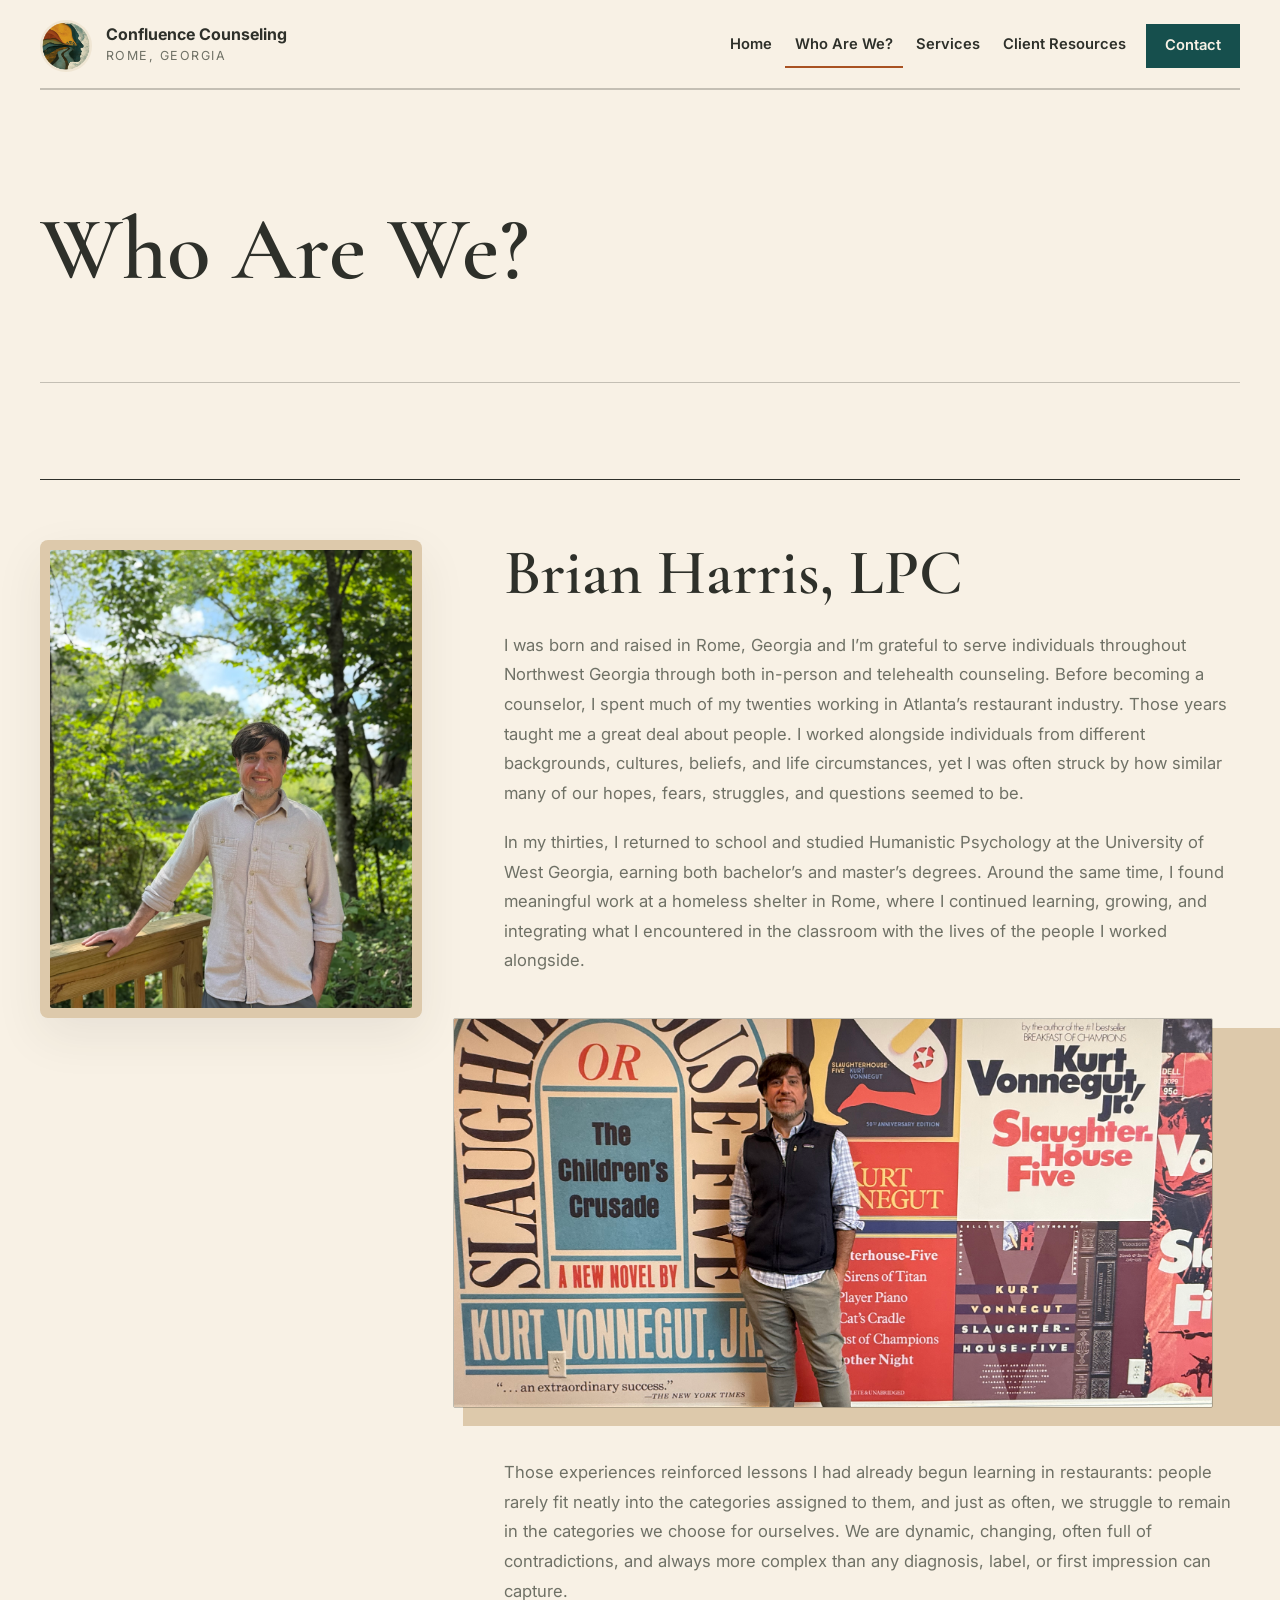
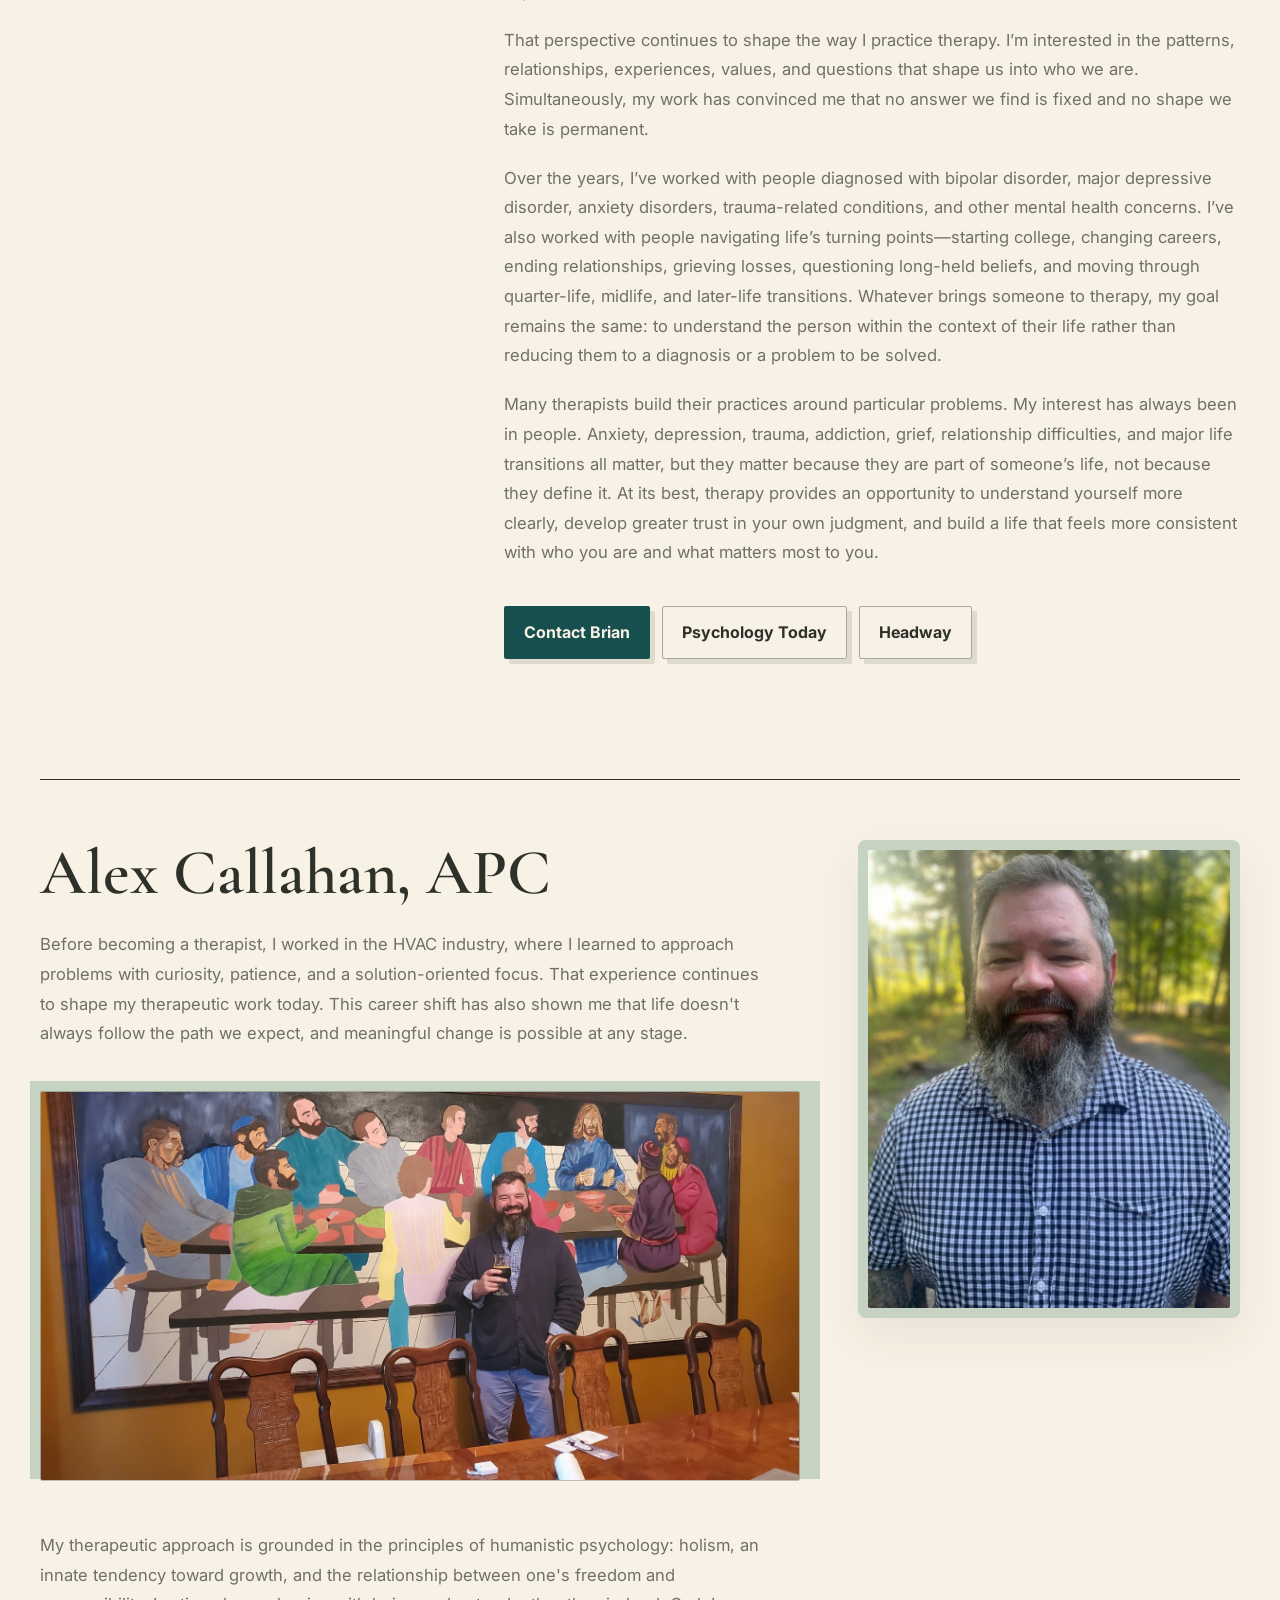
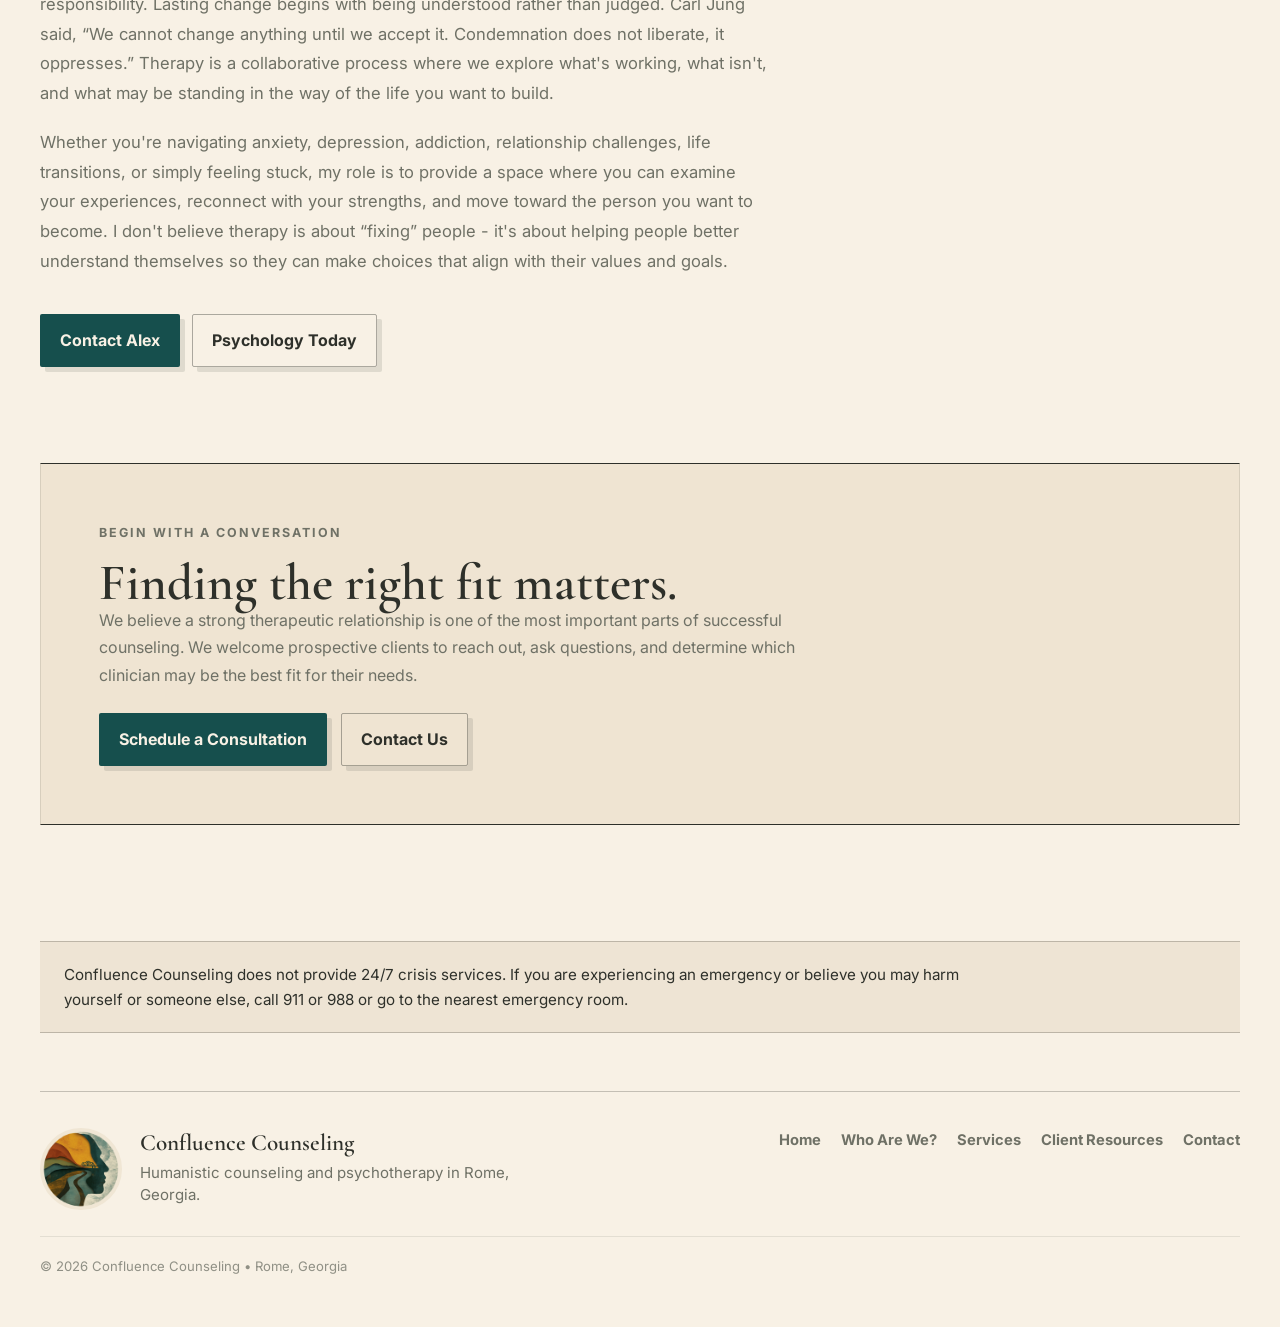
==== commit 154815d2: "Fix production site metadata, crisis notice, contact form, and mobile layout" ====
--- a/about.html
+++ b/about.html
@@ -91,6 +91,10 @@
     </section>
   </main>
 
+  <section class="site-crisis-notice">
+    <p>Confluence Counseling does not provide 24/7 crisis services. If you are experiencing an emergency or believe you may harm yourself or someone else, call 911 or 988 or go to the nearest emergency room.</p>
+  </section>
+
   <footer class="site-footer">
     <div class="footer-main">
       <div class="footer-brand">
--- a/styles.css
+++ b/styles.css
@@ -3181,3 +3181,253 @@
     padding: 22px;
   }
 }
+
+.site-crisis-notice {
+  width: min(1200px, calc(100% - 32px));
+  margin: 0 auto clamp(36px, 5vw, 58px);
+  padding: 20px 24px;
+  border-top: 1px solid var(--line);
+  border-bottom: 1px solid var(--line);
+  background: rgba(229, 216, 195, 0.5);
+}
+
+.site-crisis-notice p {
+  max-width: 920px;
+  margin: 0;
+  color: var(--ink);
+  font-size: 0.95rem;
+  line-height: 1.65;
+}
+
+.contact-layout-single {
+  display: block;
+  max-width: 760px;
+}
+
+.contact-layout-single .contact-form {
+  width: 100%;
+}
+
+.contact-form-intro {
+  margin-bottom: 18px;
+  padding-bottom: 22px;
+  border-bottom: 1px solid var(--line);
+}
+
+.contact-form-intro h2 {
+  margin-top: 8px;
+  font-size: clamp(2rem, 3vw, 3.1rem);
+}
+
+.contact-form-intro .contact-lines {
+  display: grid;
+  grid-template-columns: repeat(3, minmax(0, 1fr));
+  gap: 18px;
+  margin-top: 24px;
+}
+
+@media (max-width: 900px) {
+  .hero,
+  .intro-section,
+  .place-feature-figure,
+  .split-section,
+  .clinician-profile,
+  .clinician-profile-reverse,
+  .clinician-service-layout,
+  .clinician-service-brian,
+  .services-compact-sections,
+  .contact-layout {
+    grid-template-columns: 1fr;
+  }
+
+  .hero {
+    min-height: auto;
+    gap: 38px;
+  }
+
+  .intro-section,
+  .split-section,
+  .place-feature,
+  .practice-intro,
+  .counselors-section,
+  .resource-section {
+    padding-top: clamp(54px, 9vw, 74px);
+    padding-bottom: clamp(54px, 9vw, 74px);
+  }
+
+  .intro-copy,
+  .quiet-list,
+  .place-feature-caption,
+  .clinician-content,
+  .services-diagnosis-section .diagnosis-intro {
+    max-width: 760px;
+  }
+
+  .place-feature-figure {
+    max-width: 760px;
+    margin: 0 auto;
+  }
+
+  .clinician-profile-reverse .clinician-content,
+  .clinician-profile-reverse .clinician-portrait {
+    order: initial;
+  }
+
+  .compact-grid,
+  .spanish-grid {
+    grid-template-columns: repeat(2, minmax(0, 1fr));
+  }
+}
+
+@media (max-width: 640px) {
+  html,
+  body {
+    overflow-x: hidden;
+  }
+
+  .site-header,
+  .hero,
+  .page-hero,
+  .intro-section,
+  .place-feature,
+  .split-section,
+  .cta-section,
+  .practice-intro,
+  .counselors-section,
+  .about-closing-section,
+  .services-compact-hero,
+  .services-compact-body,
+  .services-compact-cta,
+  .help-hero,
+  .resource-section,
+  .site-crisis-notice,
+  .contact-layout,
+  .site-footer {
+    width: min(100% - 28px, 1200px);
+  }
+
+  .site-header {
+    align-items: flex-start;
+    flex-direction: column;
+    padding: 20px 0;
+  }
+
+  .brand-name {
+    font-size: 1rem;
+  }
+
+  .site-nav {
+    justify-content: flex-start;
+    gap: 4px 10px;
+  }
+
+  .site-nav a {
+    padding: 7px 0;
+    border-radius: 0;
+    font-size: 0.9rem;
+  }
+
+  .site-nav .nav-button {
+    padding: 7px 11px;
+  }
+
+  h1,
+  .hero h1,
+  .page-hero h1,
+  .practice-intro h1,
+  .help-hero h1 {
+    max-width: 100%;
+    font-size: clamp(2.65rem, 13vw, 3.65rem);
+    line-height: 1;
+  }
+
+  h2,
+  .intro-copy h2,
+  .split-section h2 {
+    max-width: 100%;
+    font-size: clamp(2.15rem, 10vw, 3rem);
+    line-height: 1.02;
+  }
+
+  .hero-copy,
+  .intro-copy p,
+  .quiet-list p,
+  .page-hero p,
+  .help-hero p:last-child,
+  .services-subtitle {
+    max-width: 100%;
+    font-size: 1rem;
+  }
+
+  .hero {
+    padding: 34px 0 58px;
+  }
+
+  .hero-logo-image {
+    width: min(100%, 360px);
+  }
+
+  .hero-visual {
+    min-height: auto;
+  }
+
+  .intro-section,
+  .split-section,
+  .place-feature,
+  .practice-intro,
+  .counselors-section,
+  .resource-section {
+    padding-top: 52px;
+    padding-bottom: 52px;
+  }
+
+  .place-feature-figure,
+  .resource-grid,
+  .compact-grid,
+  .spanish-grid,
+  .contact-form-intro .contact-lines {
+    grid-template-columns: 1fr;
+  }
+
+  .resource-grid,
+  .compact-grid,
+  .spanish-grid {
+    border-left: 0;
+  }
+
+  .resource-heading h2 {
+    max-width: 100%;
+  }
+
+  .clinician-content h3 {
+    font-size: clamp(2.4rem, 11vw, 3rem);
+  }
+
+  .clinician-profile,
+  .clinician-profile-reverse {
+    grid-template-columns: 1fr;
+  }
+
+  .services-diagnosis-section {
+    grid-template-columns: 1fr;
+  }
+
+  .diagnosis-list,
+  .services-diagnosis-section .diagnosis-list {
+    grid-template-columns: 1fr;
+  }
+
+  .services-compact-sections {
+    width: 100%;
+  }
+
+  .contact-form,
+  .resource-card,
+  .clinician-service {
+    padding: 22px;
+  }
+
+  .site-crisis-notice {
+    padding: 18px;
+  }
+}
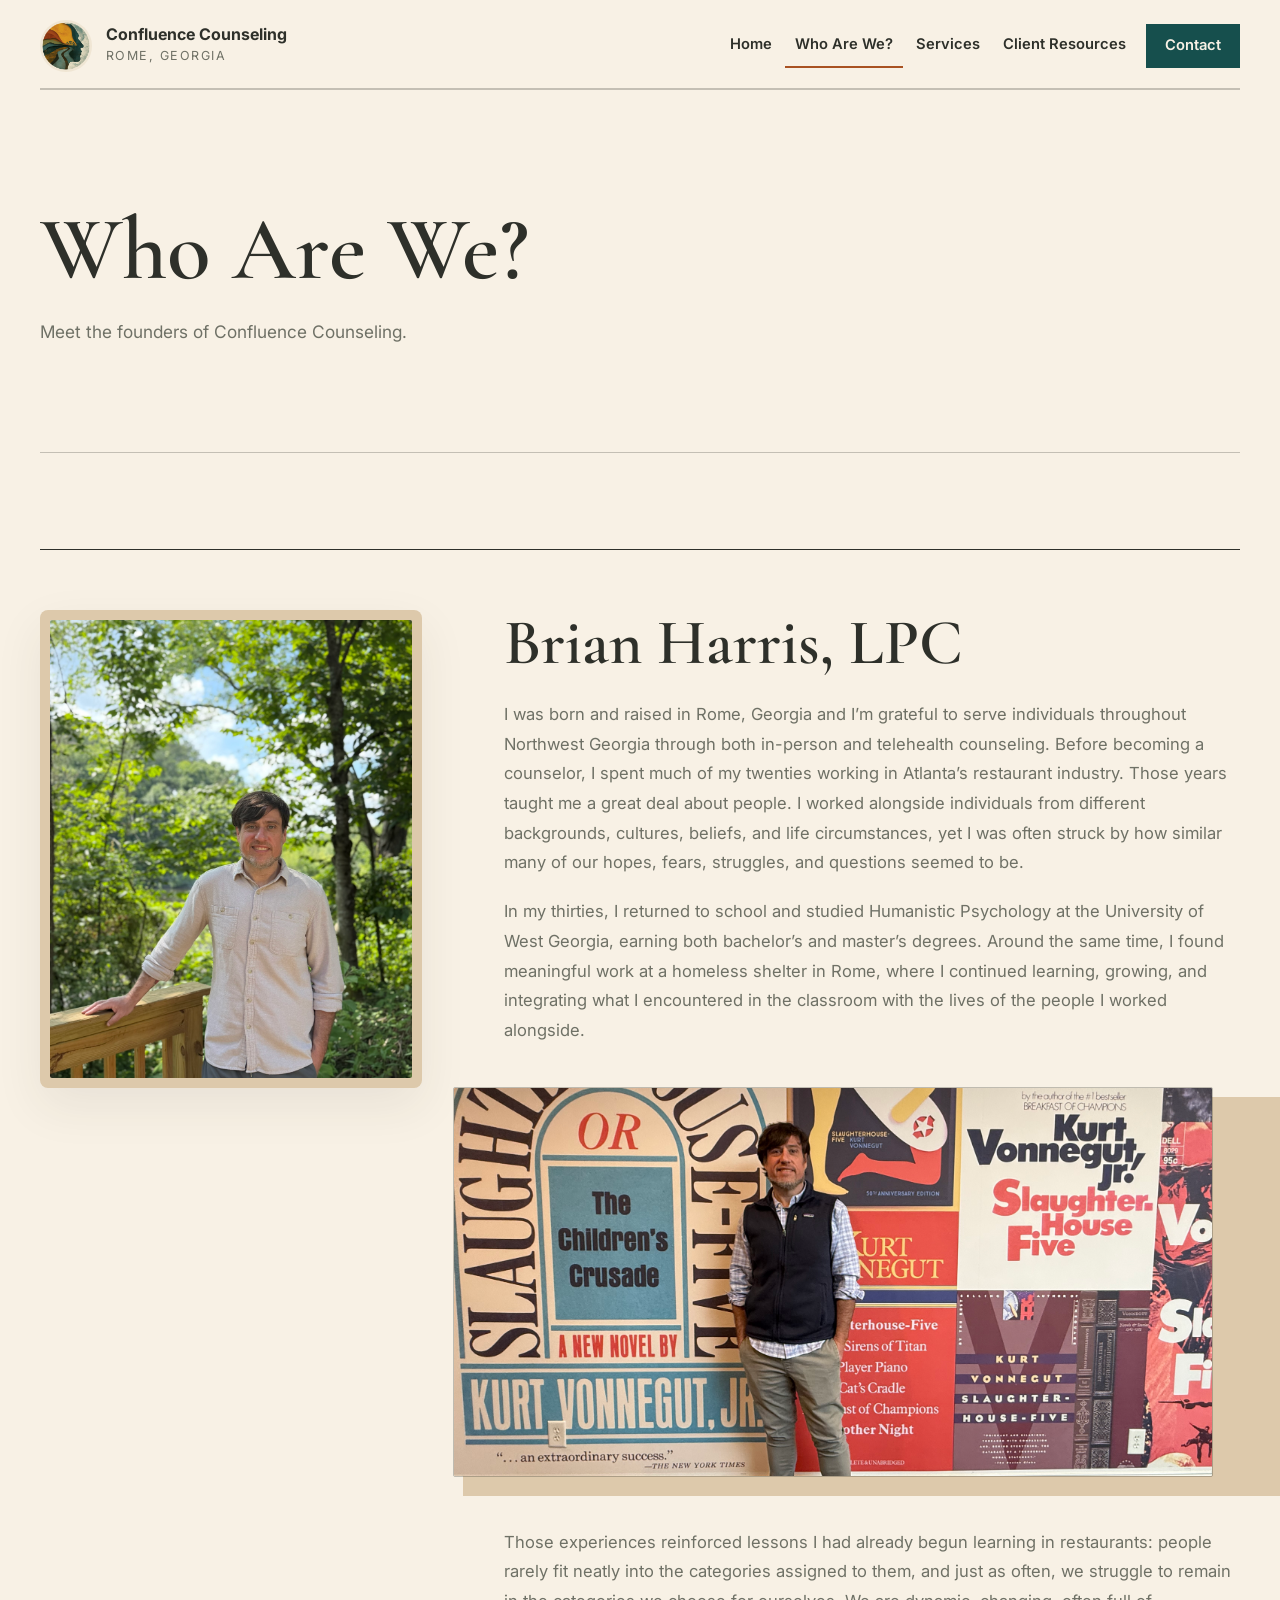
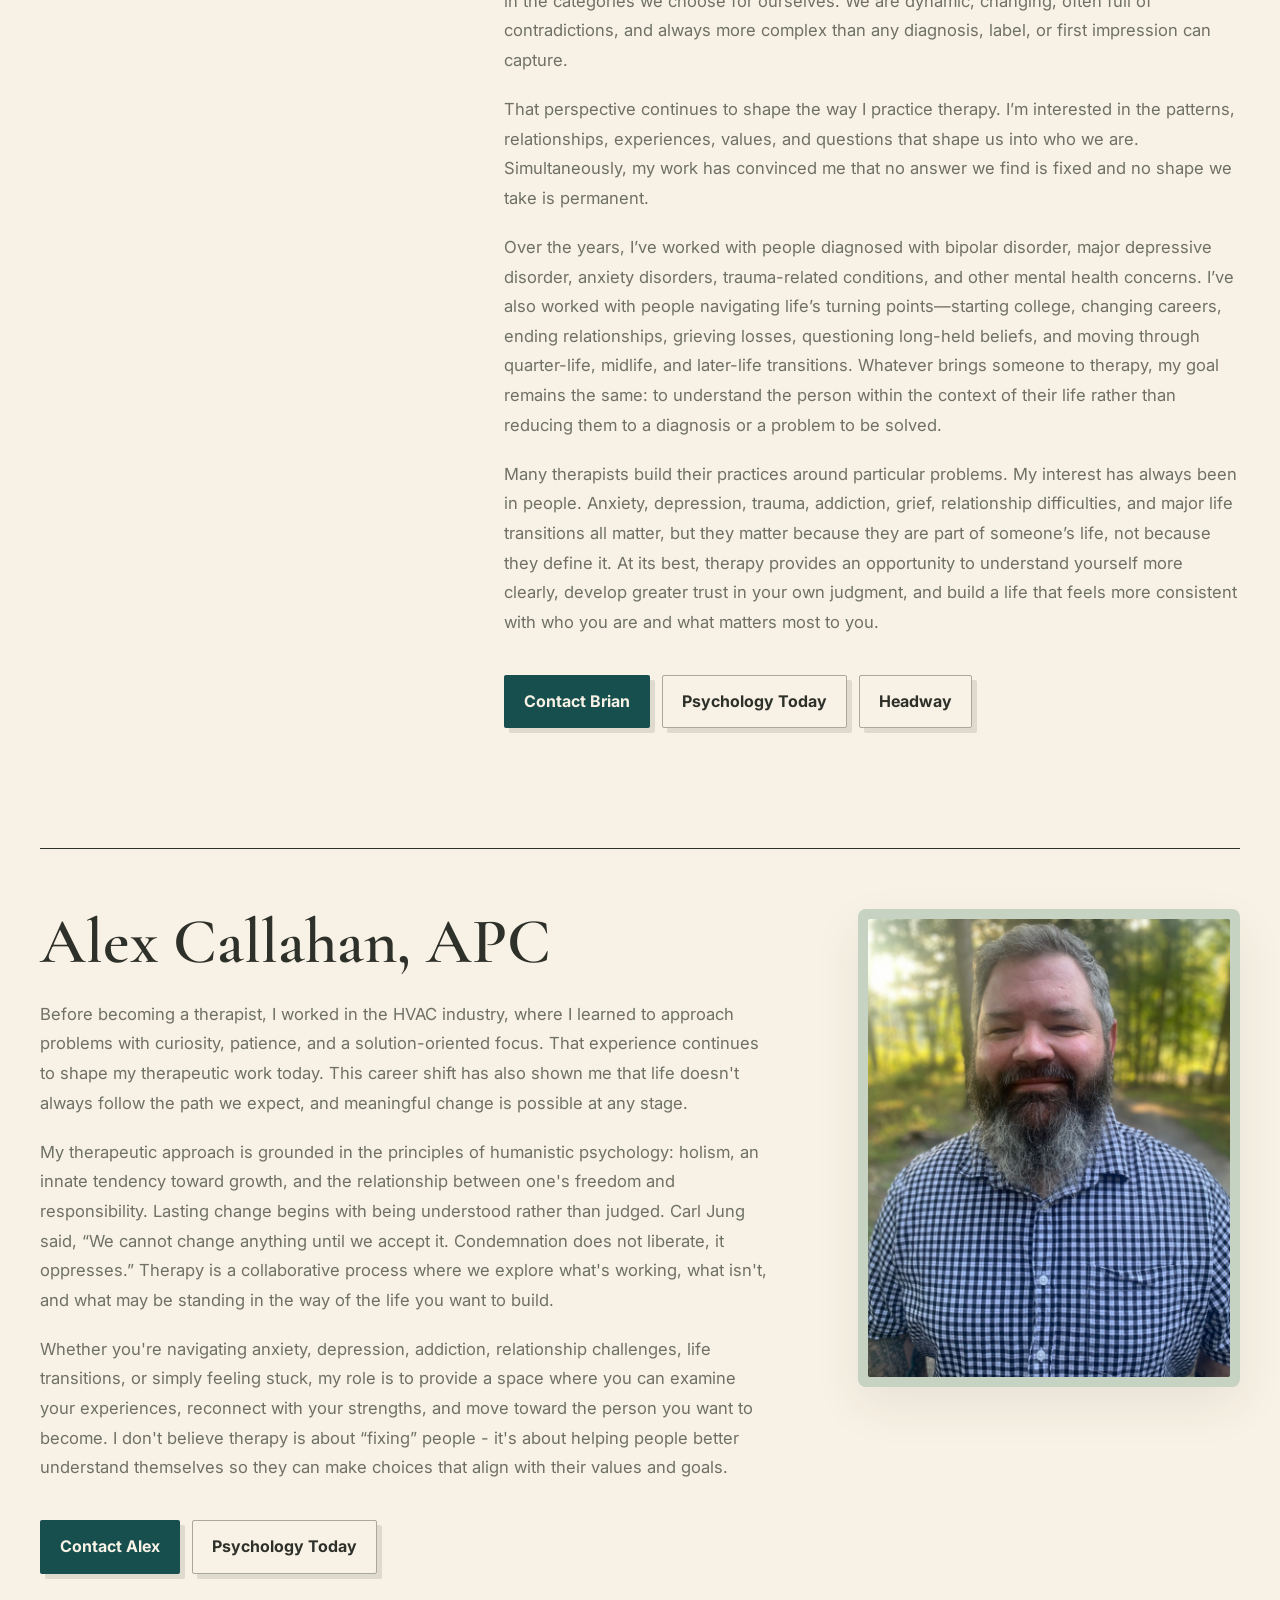
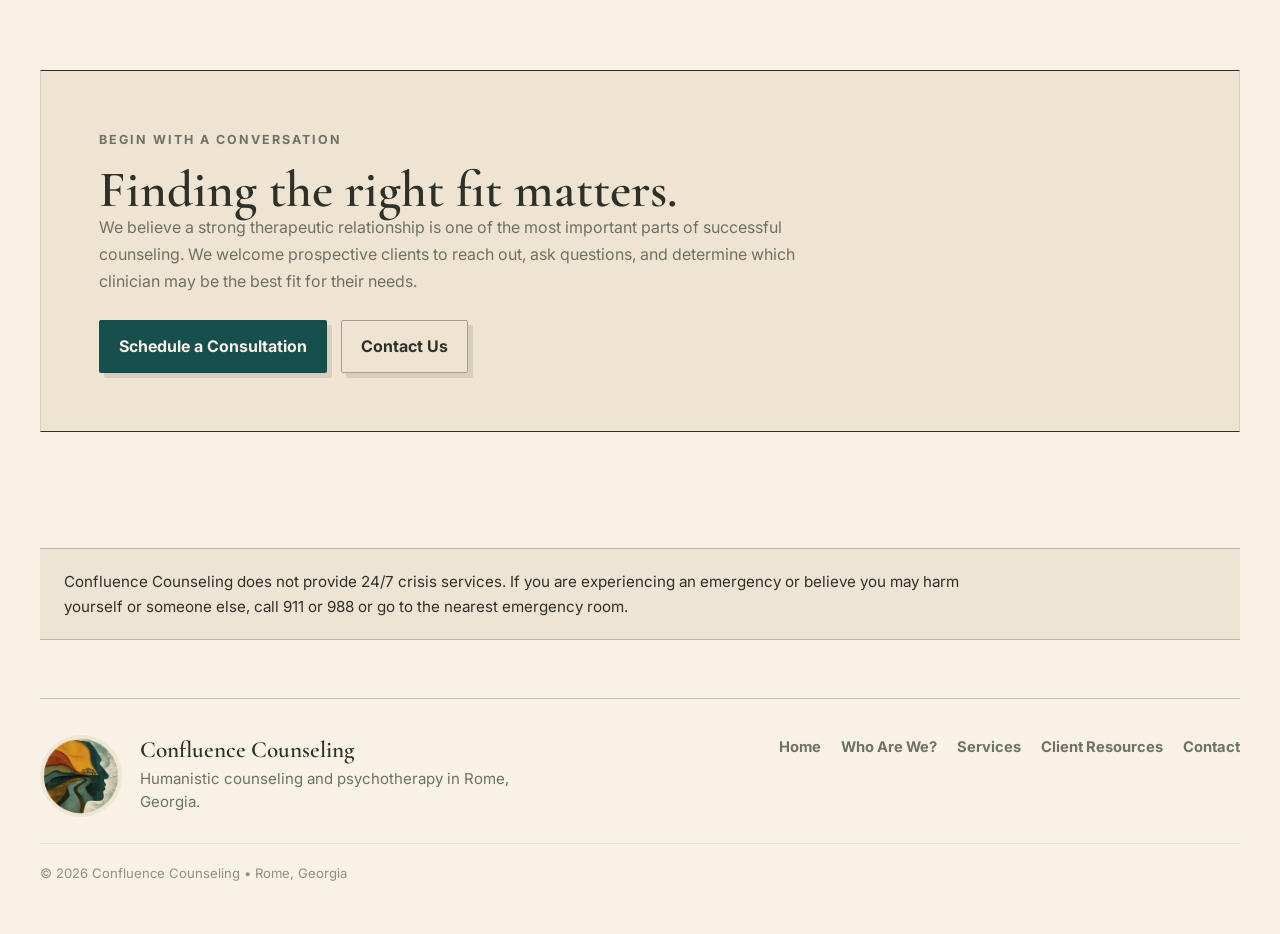
==== commit e716150d: "Refine About and client resources pages" ====
--- a/about.html
+++ b/about.html
@@ -32,6 +32,7 @@
   <main>
     <section class="practice-intro">
       <h1>Who Are We?</h1>
+      <p>Meet the founders of Confluence Counseling.</p>
     </section>
 
     <section class="counselors-section">
@@ -63,9 +64,6 @@
           <div class="clinician-content">
             <h3>Alex Callahan, APC</h3>
             <p>Before becoming a therapist, I worked in the HVAC industry, where I learned to approach problems with curiosity, patience, and a solution-oriented focus. That experience continues to shape my therapeutic work today. This career shift has also shown me that life doesn't always follow the path we expect, and meaningful change is possible at any stage.</p>
-            <figure class="bio-context-photo bio-context-photo-alex">
-              <img src="assets/alex-callahan-painting.jpg" alt="Alex Callahan standing in front of a painting">
-            </figure>
             <p>My therapeutic approach is grounded in the principles of humanistic psychology: holism, an innate tendency toward growth, and the relationship between one's freedom and responsibility. Lasting change begins with being understood rather than judged. Carl Jung said, &ldquo;We cannot change anything until we accept it. Condemnation does not liberate, it oppresses.&rdquo; Therapy is a collaborative process where we explore what's working, what isn't, and what may be standing in the way of the life you want to build.</p>
             <p>Whether you're navigating anxiety, depression, addiction, relationship challenges, life transitions, or simply feeling stuck, my role is to provide a space where you can examine your experiences, reconnect with your strengths, and move toward the person you want to become. I don't believe therapy is about &ldquo;fixing&rdquo; people - it's about helping people better understand themselves so they can make choices that align with their values and goals.</p>
             <div class="counselor-actions">
--- a/styles.css
+++ b/styles.css
@@ -1672,25 +1672,6 @@
   background:
     linear-gradient(145deg, rgba(169, 82, 34, 0.12), rgba(251, 248, 242, 0.94)),
     var(--paper);
-}
-
-.resource-icon {
-  width: 52px;
-  height: 52px;
-  border-radius: 50%;
-  display: grid;
-  place-items: center;
-  margin-bottom: 22px;
-  background: var(--sage);
-  color: var(--moss);
-  font-weight: 800;
-  font-size: 0.82rem;
-  letter-spacing: 0.04em;
-}
-
-.emergency-card .resource-icon {
-  background: var(--clay);
-  color: var(--paper);
 }
 
 .resource-card h3 {
@@ -2942,14 +2923,6 @@
   background: rgba(169, 82, 34, 0.12);
 }
 
-.resource-icon {
-  border-radius: 2px;
-  width: 46px;
-  height: 42px;
-  background: transparent;
-  border: 1px solid var(--ink);
-}
-
 .resource-link {
   border-radius: 2px;
   background: transparent;
@@ -3023,6 +2996,10 @@
   .split-section,
   .services-compact-hero {
     width: min(100% - 28px, 1200px);
+  }
+
+  .services-compact-hero {
+    grid-template-columns: 1fr;
   }
 
   .hero::before,
@@ -3221,7 +3198,7 @@
 
 .contact-form-intro .contact-lines {
   display: grid;
-  grid-template-columns: repeat(3, minmax(0, 1fr));
+  grid-template-columns: minmax(18rem, 1.45fr) minmax(8rem, 0.8fr) minmax(8rem, 0.75fr);
   gap: 18px;
   margin-top: 24px;
 }
@@ -3431,3 +3408,136 @@
     padding: 18px;
   }
 }
+
+/* Client resources: topic navigation and integrated language access */
+.resource-index {
+  margin-top: clamp(32px, 5vw, 52px);
+  padding: 22px 0;
+  border-top: 1px solid var(--line);
+  border-bottom: 1px solid var(--line);
+}
+
+.resource-index-label {
+  margin: 0 0 12px;
+  color: var(--ink);
+  font-size: 0.78rem;
+  font-weight: 800;
+  letter-spacing: 0.12em;
+  text-transform: uppercase;
+}
+
+.resource-index-links {
+  display: flex;
+  flex-wrap: wrap;
+  gap: 10px 22px;
+}
+
+.resource-index-links a {
+  color: var(--moss);
+  font-weight: 700;
+  text-decoration: underline;
+  text-decoration-color: rgba(169, 82, 34, 0.48);
+  text-decoration-thickness: 1px;
+  text-underline-offset: 5px;
+}
+
+.resource-index-links a:hover {
+  color: var(--clay);
+}
+
+.language-access-note {
+  max-width: 860px;
+  margin-top: 24px;
+  padding: 18px 20px;
+  border-left: 3px solid var(--clay);
+  background: rgba(229, 216, 195, 0.42);
+}
+
+.language-access-note p {
+  margin: 0;
+  color: var(--ink);
+  font-size: 0.95rem;
+  line-height: 1.65;
+}
+
+.resource-section[id] {
+  scroll-margin-top: 24px;
+}
+
+.resource-heading > p {
+  max-width: 740px;
+  margin-top: 16px;
+  color: var(--muted);
+}
+
+.resource-grid-dense {
+  grid-template-columns: repeat(3, minmax(0, 1fr));
+}
+
+#spanish-language-access .resource-grid-dense {
+  grid-template-columns: repeat(2, minmax(0, 1fr));
+  max-width: 820px;
+}
+
+.resource-links {
+  display: flex;
+  flex-wrap: wrap;
+  align-items: flex-start;
+  gap: 10px;
+  margin-top: auto;
+  padding-top: 22px;
+}
+
+.resource-links .resource-link {
+  margin-top: 0;
+}
+
+.resource-link-language {
+  border-color: rgba(169, 82, 34, 0.55);
+}
+
+.resource-language-availability {
+  margin: 16px 0 0;
+  color: var(--moss);
+  font-size: 0.86rem;
+  font-weight: 700;
+}
+
+.help-hero h1 {
+  max-width: none;
+}
+
+@media (max-width: 900px) {
+  .resource-grid-dense,
+  #spanish-language-access .resource-grid-dense {
+    grid-template-columns: repeat(2, minmax(0, 1fr));
+  }
+}
+
+@media (max-width: 640px) {
+  .resource-index-links {
+    display: grid;
+    gap: 12px;
+  }
+
+  .language-access-note {
+    padding: 16px;
+  }
+
+  .resource-grid-dense,
+  #spanish-language-access .resource-grid-dense {
+    grid-template-columns: 1fr;
+  }
+
+  .resource-links {
+    padding-top: 18px;
+  }
+}
+
+@media (min-width: 360px) and (max-width: 640px) {
+  .help-hero h1 {
+    max-width: none;
+    font-size: clamp(2.65rem, 12vw, 3.25rem);
+    white-space: nowrap;
+  }
+}
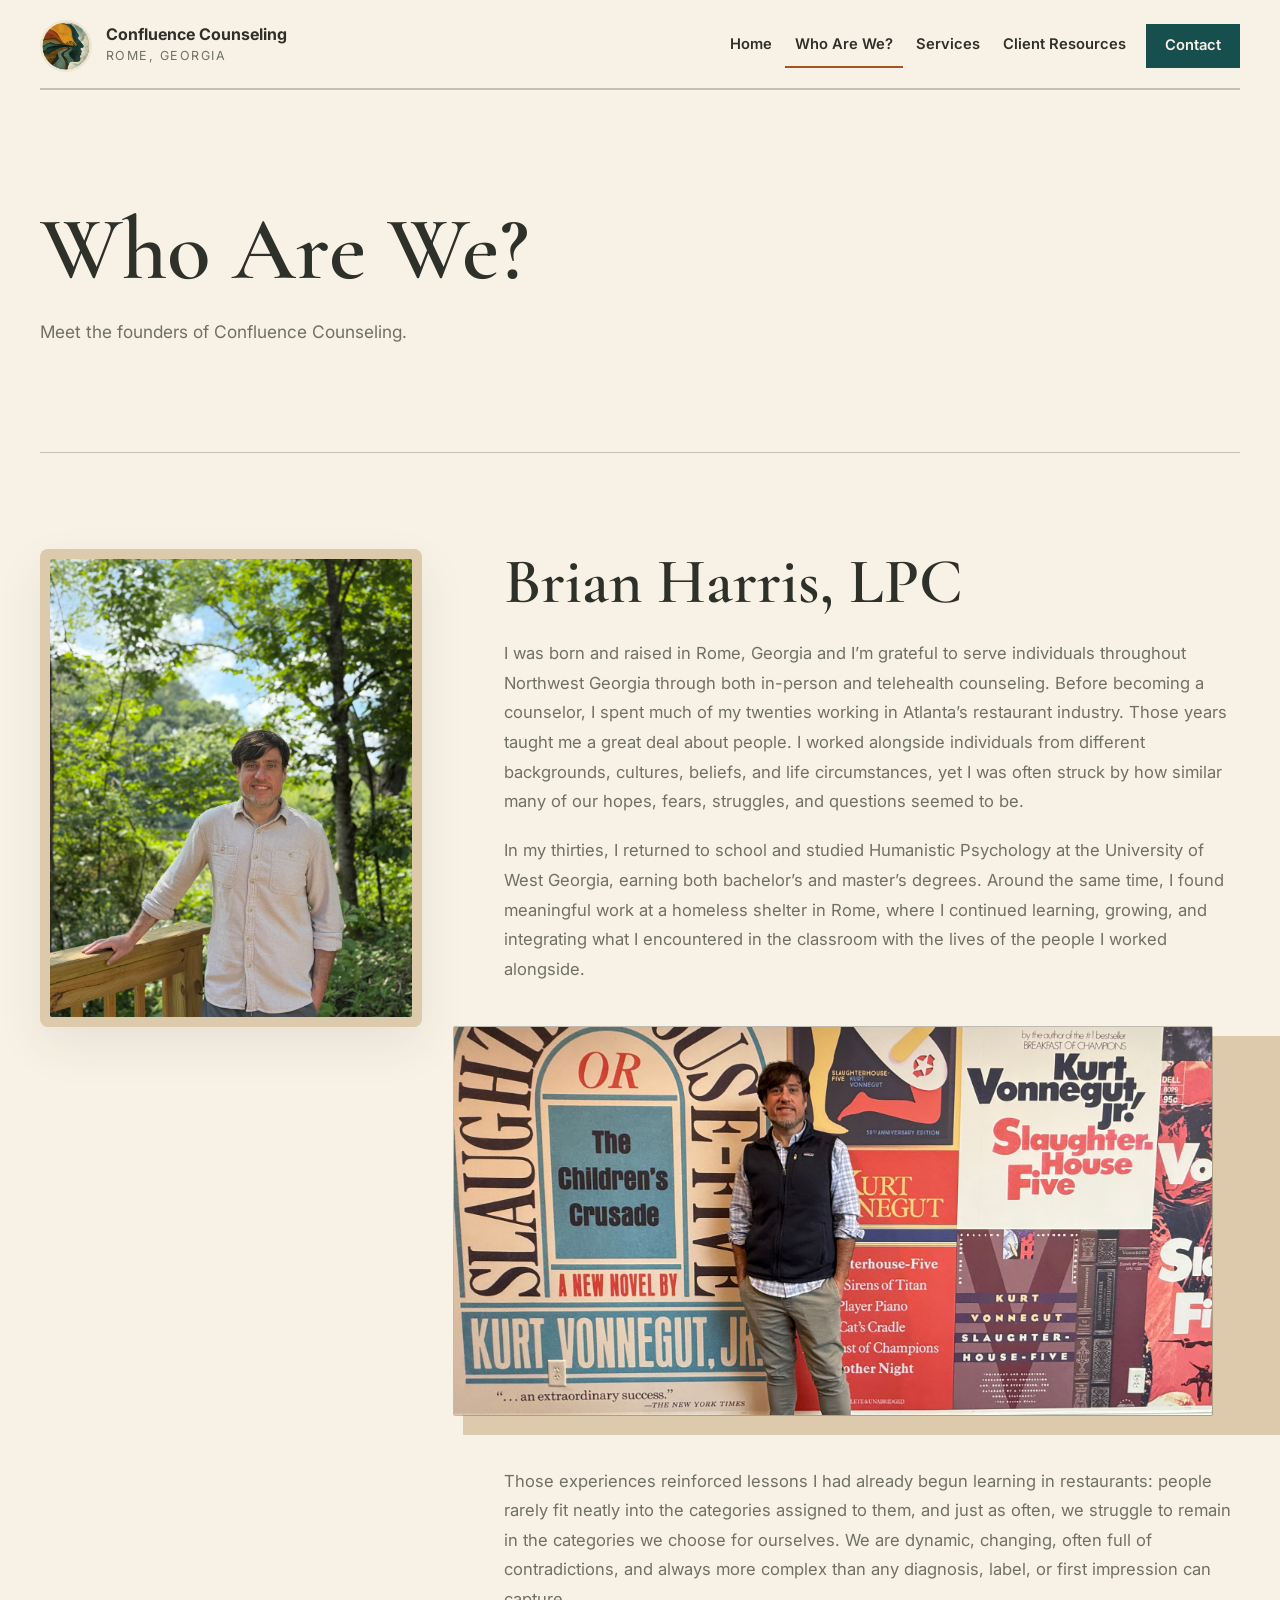
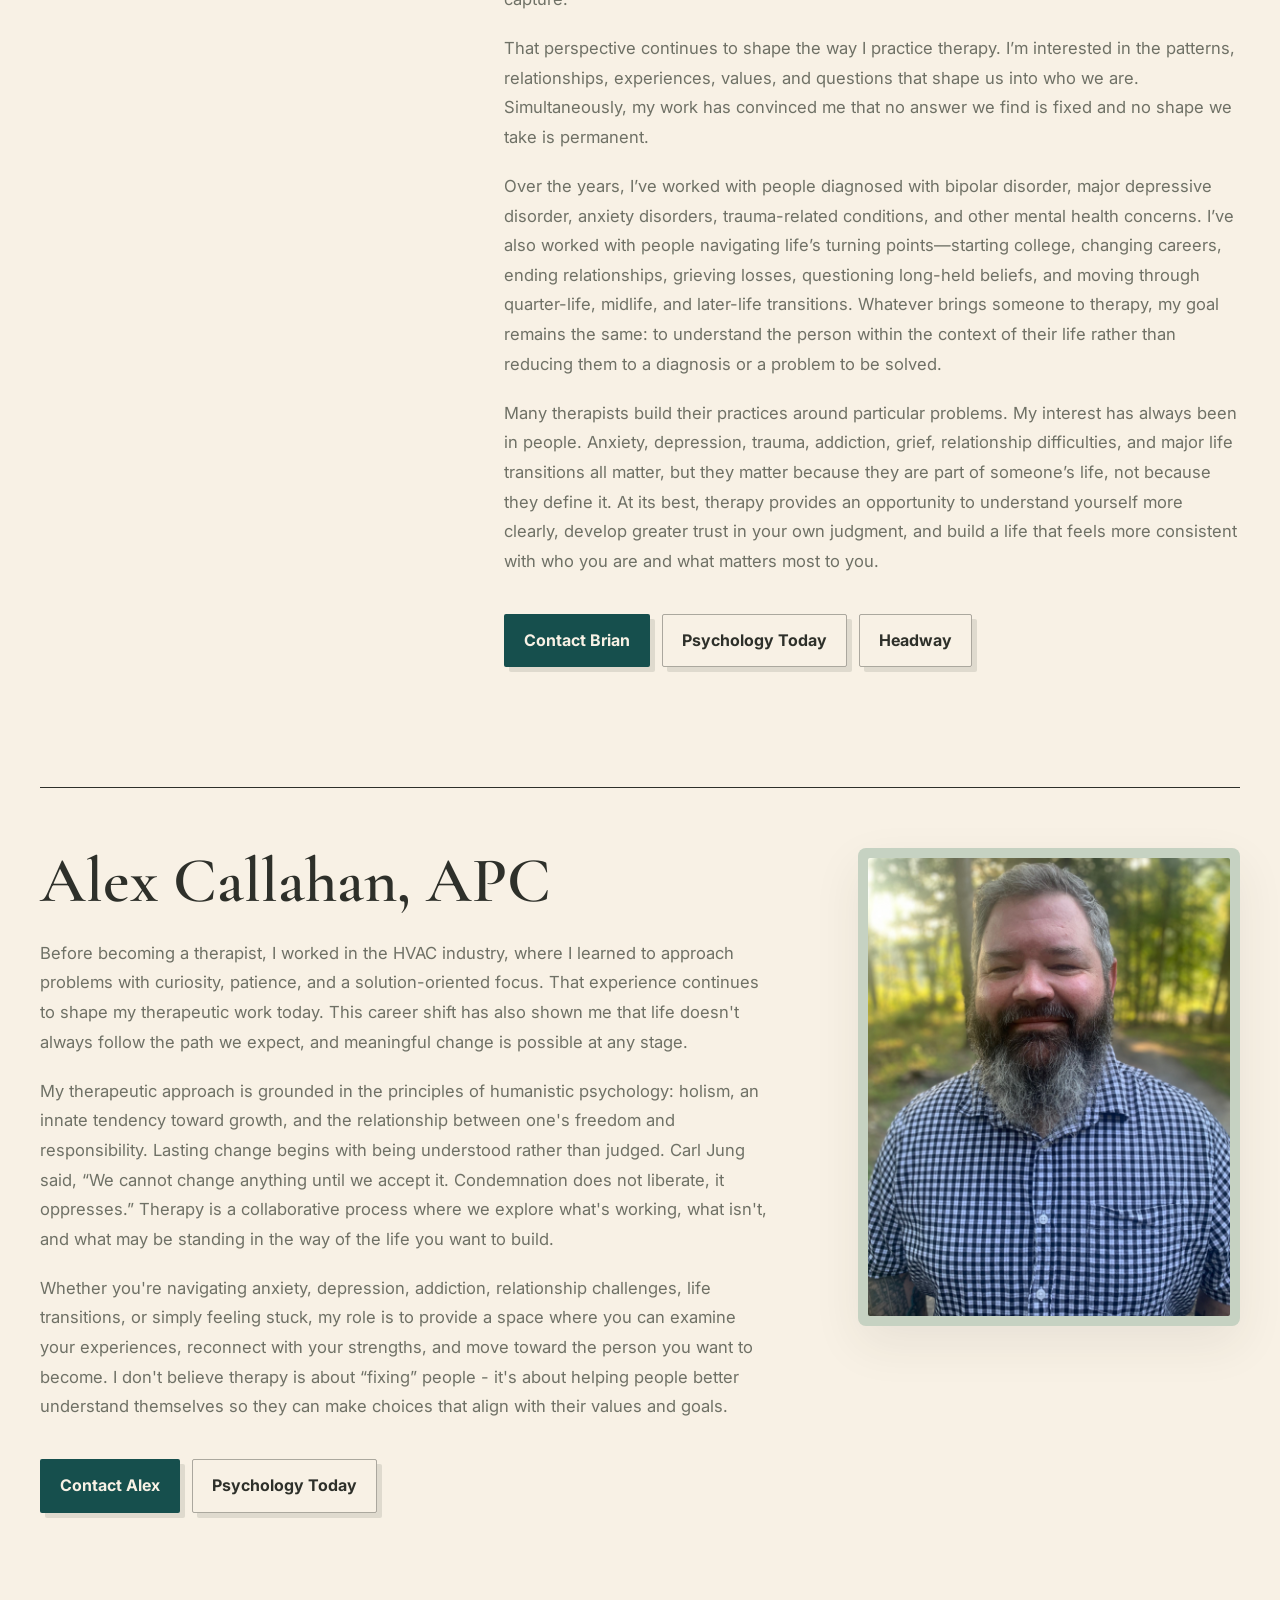
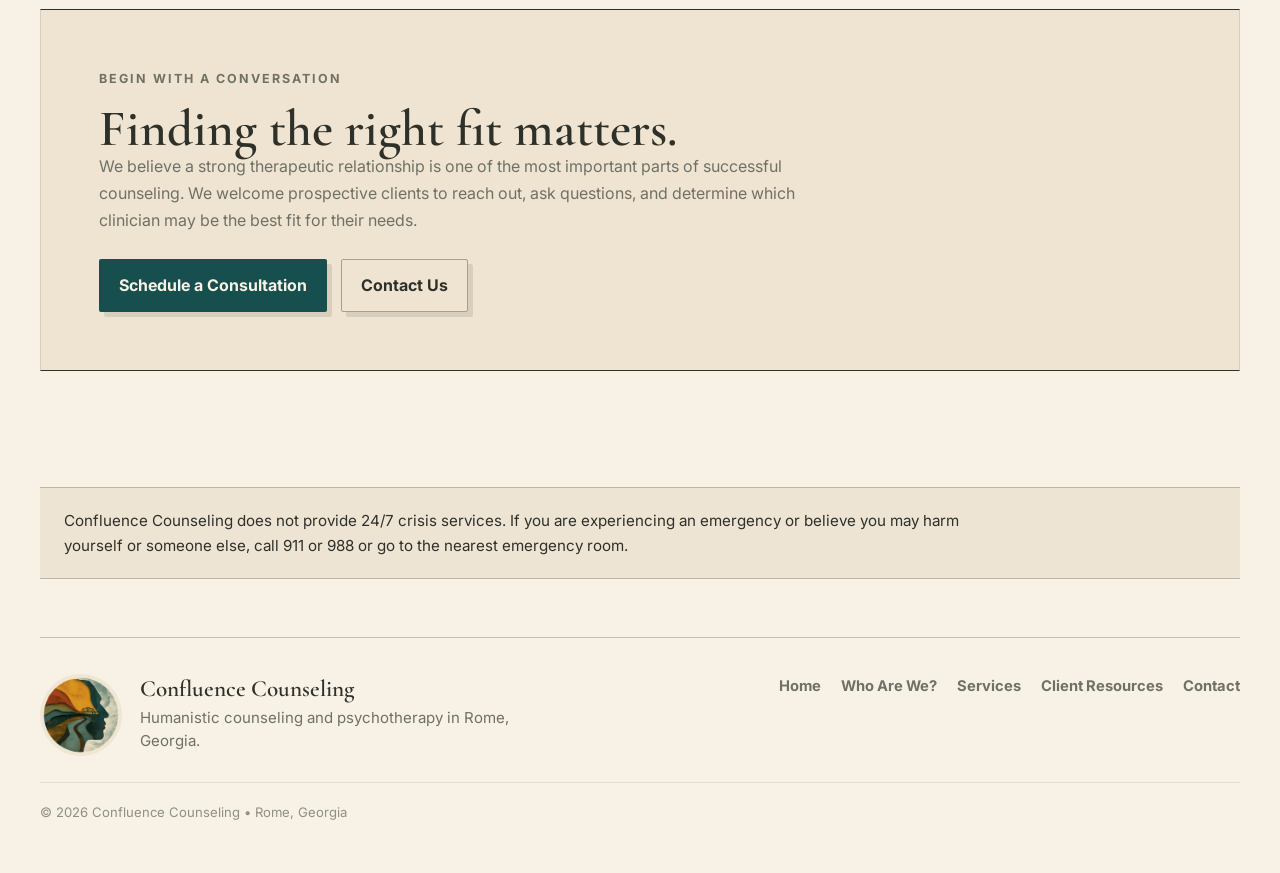
==== commit b3677a70: "Refine contact and clinician pathways" ====
--- a/about.html
+++ b/about.html
@@ -53,7 +53,7 @@
             <p>Over the years, I&rsquo;ve worked with people diagnosed with bipolar disorder, major depressive disorder, anxiety disorders, trauma-related conditions, and other mental health concerns. I&rsquo;ve also worked with people navigating life&rsquo;s turning points&mdash;starting college, changing careers, ending relationships, grieving losses, questioning long-held beliefs, and moving through quarter-life, midlife, and later-life transitions. Whatever brings someone to therapy, my goal remains the same: to understand the person within the context of their life rather than reducing them to a diagnosis or a problem to be solved.</p>
             <p>Many therapists build their practices around particular problems. My interest has always been in people. Anxiety, depression, trauma, addiction, grief, relationship difficulties, and major life transitions all matter, but they matter because they are part of someone&rsquo;s life, not because they define it. At its best, therapy provides an opportunity to understand yourself more clearly, develop greater trust in your own judgment, and build a life that feels more consistent with who you are and what matters most to you.</p>
             <div class="counselor-actions">
-              <a class="button primary" href="contact.html">Contact Brian</a>
+              <a class="button primary" href="contact.html#brian-contact">Contact Brian</a>
               <a class="button secondary" href="https://www.psychologytoday.com/us/therapists/brian-harris-rome-ga/1005113" target="_blank" rel="noopener noreferrer">Psychology Today</a>
               <a class="button secondary" href="https://care.headway.co/providers/brian-harris-2" target="_blank" rel="noopener noreferrer">Headway</a>
             </div>
@@ -67,7 +67,7 @@
             <p>My therapeutic approach is grounded in the principles of humanistic psychology: holism, an innate tendency toward growth, and the relationship between one's freedom and responsibility. Lasting change begins with being understood rather than judged. Carl Jung said, &ldquo;We cannot change anything until we accept it. Condemnation does not liberate, it oppresses.&rdquo; Therapy is a collaborative process where we explore what's working, what isn't, and what may be standing in the way of the life you want to build.</p>
             <p>Whether you're navigating anxiety, depression, addiction, relationship challenges, life transitions, or simply feeling stuck, my role is to provide a space where you can examine your experiences, reconnect with your strengths, and move toward the person you want to become. I don't believe therapy is about &ldquo;fixing&rdquo; people - it's about helping people better understand themselves so they can make choices that align with their values and goals.</p>
             <div class="counselor-actions">
-              <a class="button primary" href="contact.html">Contact Alex</a>
+              <a class="button primary" href="contact.html#alex-contact">Contact Alex</a>
               <a class="button secondary" href="https://www.psychologytoday.com/us/therapists/alex-callahan-rome-ga/1239433" target="_blank" rel="noopener noreferrer">Psychology Today</a>
             </div>
           </div>
--- a/styles.css
+++ b/styles.css
@@ -2582,12 +2582,16 @@
 }
 
 .clinician-profile,
-.clinician-profile:first-child,
 .clinician-profile-reverse {
   border: 0;
   border-top: 1px solid var(--ink);
   background: transparent;
   padding: clamp(32px, 5vw, 60px) 0 0;
+}
+
+.clinician-profile:first-child {
+  border-top: 0;
+  padding-top: 0;
 }
 
 .clinician-profile {
@@ -2672,8 +2676,12 @@
 
 .services-compact-hero {
   width: min(1120px, calc(100% - 32px));
-  grid-template-columns: minmax(0, 1fr) minmax(300px, 0.54fr);
+  grid-template-columns: minmax(0, 1fr);
   padding-top: clamp(58px, 7vw, 86px);
+}
+
+.services-compact-hero > div {
+  max-width: 900px;
 }
 
 .services-compact-hero h1 {
@@ -3541,3 +3549,466 @@
     white-space: nowrap;
   }
 }
+
+/* Visitor orientation and intake review */
+.start-orientation {
+  width: min(1200px, calc(100% - 32px));
+  margin: 0 auto;
+  padding: clamp(42px, 6vw, 68px) 0;
+  border-top: 1px solid var(--ink);
+  border-bottom: 1px solid var(--line);
+  display: grid;
+  grid-template-columns: minmax(190px, 0.34fr) minmax(0, 1fr);
+  gap: clamp(36px, 6vw, 82px);
+  align-items: start;
+}
+
+.start-orientation-heading h2 {
+  margin-top: 10px;
+  font-size: clamp(2.2rem, 3.8vw, 3.8rem);
+  line-height: 0.96;
+}
+
+.start-pathways {
+  display: grid;
+  grid-template-columns: repeat(2, minmax(0, 1fr));
+  border-top: 1px solid var(--line);
+}
+
+.start-pathway {
+  min-width: 0;
+  padding: 20px 22px 20px 0;
+  border-bottom: 1px solid var(--line);
+  color: var(--ink);
+  text-decoration: none;
+}
+
+.start-pathway:nth-child(even) {
+  padding-right: 0;
+  padding-left: 22px;
+  border-left: 1px solid var(--line);
+}
+
+.start-pathway > span {
+  display: block;
+  margin-bottom: 7px;
+  color: var(--muted);
+  font-size: 0.86rem;
+  font-weight: 700;
+}
+
+.start-pathway strong {
+  display: flex;
+  justify-content: space-between;
+  gap: 14px;
+  font-family: "Cormorant Garamond", Georgia, serif;
+  font-size: clamp(1.35rem, 2vw, 1.75rem);
+  line-height: 1.08;
+}
+
+.start-pathway strong span {
+  color: var(--clay);
+  transition: transform 160ms ease;
+}
+
+.start-pathway:hover strong span {
+  transform: translateX(4px);
+}
+
+.services-audience,
+.therapist-comparison {
+  width: min(1120px, calc(100% - 32px));
+  margin-right: auto;
+  margin-left: auto;
+}
+
+.services-audience {
+  display: grid;
+  grid-template-columns: minmax(190px, 0.34fr) minmax(0, 1fr);
+  gap: clamp(34px, 6vw, 72px);
+  padding: clamp(30px, 4vw, 46px) 0;
+  border-top: 1px solid var(--line);
+  border-bottom: 1px solid var(--line);
+}
+
+.services-audience > p:last-child {
+  max-width: 780px;
+  color: var(--muted);
+  font-size: 1.02rem;
+  line-height: 1.72;
+}
+
+.therapist-comparison {
+  padding: clamp(54px, 7vw, 82px) 0 clamp(48px, 6vw, 72px);
+}
+
+.therapist-comparison-heading {
+  display: grid;
+  grid-template-columns: minmax(220px, 0.42fr) minmax(0, 1fr);
+  gap: clamp(34px, 6vw, 72px);
+  align-items: end;
+  margin-bottom: 30px;
+}
+
+.therapist-comparison-heading h2,
+.services-experience-heading h2 {
+  margin-top: 10px;
+  font-size: clamp(2.5rem, 4.6vw, 4.8rem);
+  line-height: 0.96;
+}
+
+.therapist-comparison-heading > div:last-child {
+  max-width: 720px;
+  color: var(--muted);
+}
+
+.editorial-link {
+  color: var(--moss);
+  font-weight: 800;
+  text-underline-offset: 3px;
+}
+
+.therapist-comparison .clinician-service-layout {
+  width: 100%;
+  margin: 0;
+  grid-template-columns: repeat(2, minmax(0, 1fr));
+  align-items: stretch;
+}
+
+.therapist-comparison .clinician-service-brian {
+  display: block;
+}
+
+.clinician-service h3 {
+  margin: 10px 0 22px;
+  font-family: "Cormorant Garamond", Georgia, serif;
+  font-size: clamp(2rem, 3.1vw, 3.35rem);
+  line-height: 0.98;
+}
+
+.clinician-insurance h4 {
+  margin: 0 0 16px;
+  color: var(--clay);
+  font-family: "Inter", Arial, sans-serif;
+  font-size: 0.78rem;
+  font-weight: 800;
+  letter-spacing: 0.13em;
+  line-height: 1.4;
+  text-transform: uppercase;
+}
+
+.clinician-insurance-panel {
+  grid-column: 1 / -1;
+  display: grid;
+  grid-template-columns: minmax(220px, 0.38fr) minmax(0, 1fr);
+  gap: clamp(28px, 5vw, 60px);
+  padding: clamp(26px, 4vw, 38px);
+  border-top: 1px solid var(--ink);
+  border-bottom: 1px solid var(--ink);
+  background: var(--cream);
+}
+
+.comparison-contact-link {
+  margin: 24px 0 0;
+  text-align: right;
+}
+
+.comparison-contact-link a {
+  color: var(--moss);
+  font-weight: 800;
+  text-underline-offset: 3px;
+}
+
+.services-common {
+  display: grid;
+  grid-template-columns: minmax(220px, 0.38fr) minmax(0, 1fr);
+  gap: clamp(34px, 5vw, 68px);
+  align-items: start;
+}
+
+.services-common .eyebrow {
+  color: var(--clay);
+}
+
+.services-common > p:last-child {
+  color: var(--ink);
+}
+
+.services-experience {
+  padding-top: clamp(52px, 7vw, 80px);
+}
+
+.services-experience-heading {
+  max-width: 720px;
+  margin-bottom: 28px;
+}
+
+.services-experience-heading .eyebrow,
+.services-compact-cta .eyebrow {
+  color: var(--clay);
+}
+
+.services-compact-sections h3 {
+  margin-bottom: 14px;
+  font-family: "Cormorant Garamond", Georgia, serif;
+  font-size: clamp(1.65rem, 2.3vw, 2.25rem);
+  line-height: 1.08;
+}
+
+#what-we-offer,
+#who-we-work-with,
+#cost-and-insurance,
+#what-therapy-is-like,
+#common-reasons,
+#how-to-begin,
+#where-to-start,
+#contact-options,
+#brian-contact,
+#alex-contact {
+  scroll-margin-top: 24px;
+}
+
+#diagnosis-in-context {
+  scroll-margin-top: 24px;
+}
+
+.services-compact-cta > div:first-child {
+  max-width: 620px;
+}
+
+.services-compact-cta .eyebrow {
+  margin-bottom: 10px;
+}
+
+.contact-layout-review {
+  max-width: 1200px;
+  grid-template-columns: minmax(0, 1.12fr) minmax(420px, 0.88fr);
+  align-items: start;
+  gap: clamp(22px, 3vw, 36px);
+  margin-bottom: clamp(52px, 7vw, 84px);
+}
+
+.contact-directory {
+  border: 1px solid var(--ink);
+  background: var(--sand);
+  padding: clamp(26px, 4vw, 38px);
+}
+
+.clinician-contact-grid {
+  display: grid;
+  grid-template-columns: repeat(2, minmax(0, 1fr));
+  margin-top: 18px;
+  border-top: 1px solid var(--ink);
+  border-bottom: 1px solid var(--ink);
+}
+
+.contact-directory-section {
+  min-width: 0;
+  padding: 28px 28px 30px 0;
+}
+
+.contact-directory-section + .contact-directory-section {
+  padding-right: 0;
+  padding-left: 28px;
+  border-left: 1px solid var(--ink);
+}
+
+.contact-directory h2 {
+  margin-top: 9px;
+  font-size: clamp(2rem, 3.2vw, 3.25rem);
+  line-height: 0.98;
+}
+
+.contact-directory .contact-lines {
+  display: grid;
+  gap: 18px;
+  margin-top: 24px;
+}
+
+.contact-directory .contact-lines p {
+  min-width: 0;
+  margin: 0;
+}
+
+.contact-directory a {
+  color: var(--moss);
+  font-weight: 800;
+  overflow-wrap: anywhere;
+}
+
+.general-inquiries {
+  display: grid;
+  grid-template-columns: minmax(0, 1.4fr) minmax(140px, 0.6fr);
+  gap: 24px;
+  padding-top: 24px;
+  color: var(--muted);
+  font-size: 0.9rem;
+  line-height: 1.55;
+}
+
+.general-inquiries p {
+  margin: 0;
+}
+
+.contact-form-intro > p:last-child {
+  margin-top: 12px;
+  color: var(--muted);
+}
+
+.contact-next-step {
+  margin-bottom: 16px;
+  padding: 18px 0 20px;
+  border-bottom: 1px solid var(--line);
+}
+
+.contact-next-step h3 {
+  margin-bottom: 7px;
+  font-family: "Inter", Arial, sans-serif;
+  font-size: 0.82rem;
+  font-weight: 800;
+  letter-spacing: 0.12em;
+  text-transform: uppercase;
+}
+
+.contact-next-step p {
+  color: var(--muted);
+  line-height: 1.65;
+}
+
+.form-preferences {
+  display: grid;
+  grid-template-columns: repeat(2, minmax(0, 1fr));
+  gap: 15px 18px;
+  margin: 4px 0 0;
+}
+
+.form-field {
+  min-width: 0;
+}
+
+.form-field label {
+  display: block;
+  margin-bottom: 7px;
+}
+
+select {
+  width: 100%;
+  min-height: 50px;
+  border: 1px solid var(--line);
+  border-radius: 1px;
+  background: #fffdf8;
+  color: var(--ink);
+  font: inherit;
+  padding: 12px 40px 12px 14px;
+}
+
+select:focus {
+  outline: 3px solid rgba(89, 102, 83, 0.18);
+  border-color: var(--moss);
+}
+
+select:focus-visible {
+  outline: 3px solid rgba(89, 102, 83, 0.18);
+  border-color: var(--moss);
+}
+
+.form-preference-note {
+  margin: 0 0 8px;
+  color: var(--muted);
+  font-size: 0.84rem;
+  line-height: 1.6;
+}
+
+@media (max-width: 1100px) {
+  .contact-layout-review {
+    grid-template-columns: 1fr;
+  }
+}
+
+@media (max-width: 900px) {
+  .start-orientation,
+  .services-audience,
+  .therapist-comparison-heading,
+  .services-common {
+    grid-template-columns: 1fr;
+  }
+
+  .start-orientation {
+    gap: 30px;
+  }
+
+  .therapist-comparison .clinician-service-layout,
+  .clinician-insurance-panel {
+    grid-template-columns: 1fr;
+  }
+
+  .clinician-insurance-panel {
+    gap: 18px;
+  }
+}
+
+@media (max-width: 640px) {
+  .start-orientation,
+  .services-audience,
+  .therapist-comparison {
+    width: min(100% - 28px, 1200px);
+  }
+
+  .start-orientation {
+    padding: 42px 0;
+  }
+
+  .start-pathways,
+  .form-preferences,
+  .clinician-contact-grid,
+  .general-inquiries {
+    grid-template-columns: 1fr;
+  }
+
+  .start-pathway,
+  .start-pathway:nth-child(even) {
+    padding: 18px 0;
+    border-left: 0;
+  }
+
+  .services-audience {
+    gap: 14px;
+  }
+
+  .therapist-comparison {
+    padding-top: 52px;
+  }
+
+  .therapist-comparison-heading {
+    gap: 18px;
+  }
+
+  .services-common {
+    gap: 12px;
+  }
+
+  .contact-directory {
+    padding: 22px;
+  }
+
+  .contact-directory-section + .contact-directory-section {
+    padding-top: 28px;
+    padding-left: 0;
+    border-top: 1px solid var(--ink);
+    border-left: 0;
+  }
+
+  .contact-directory-section {
+    padding-right: 0;
+    padding-bottom: 28px;
+  }
+
+  .contact-directory-section + .contact-directory-section {
+    padding-bottom: 30px;
+  }
+
+  .general-inquiries {
+    gap: 12px;
+    padding-left: 0;
+  }
+}
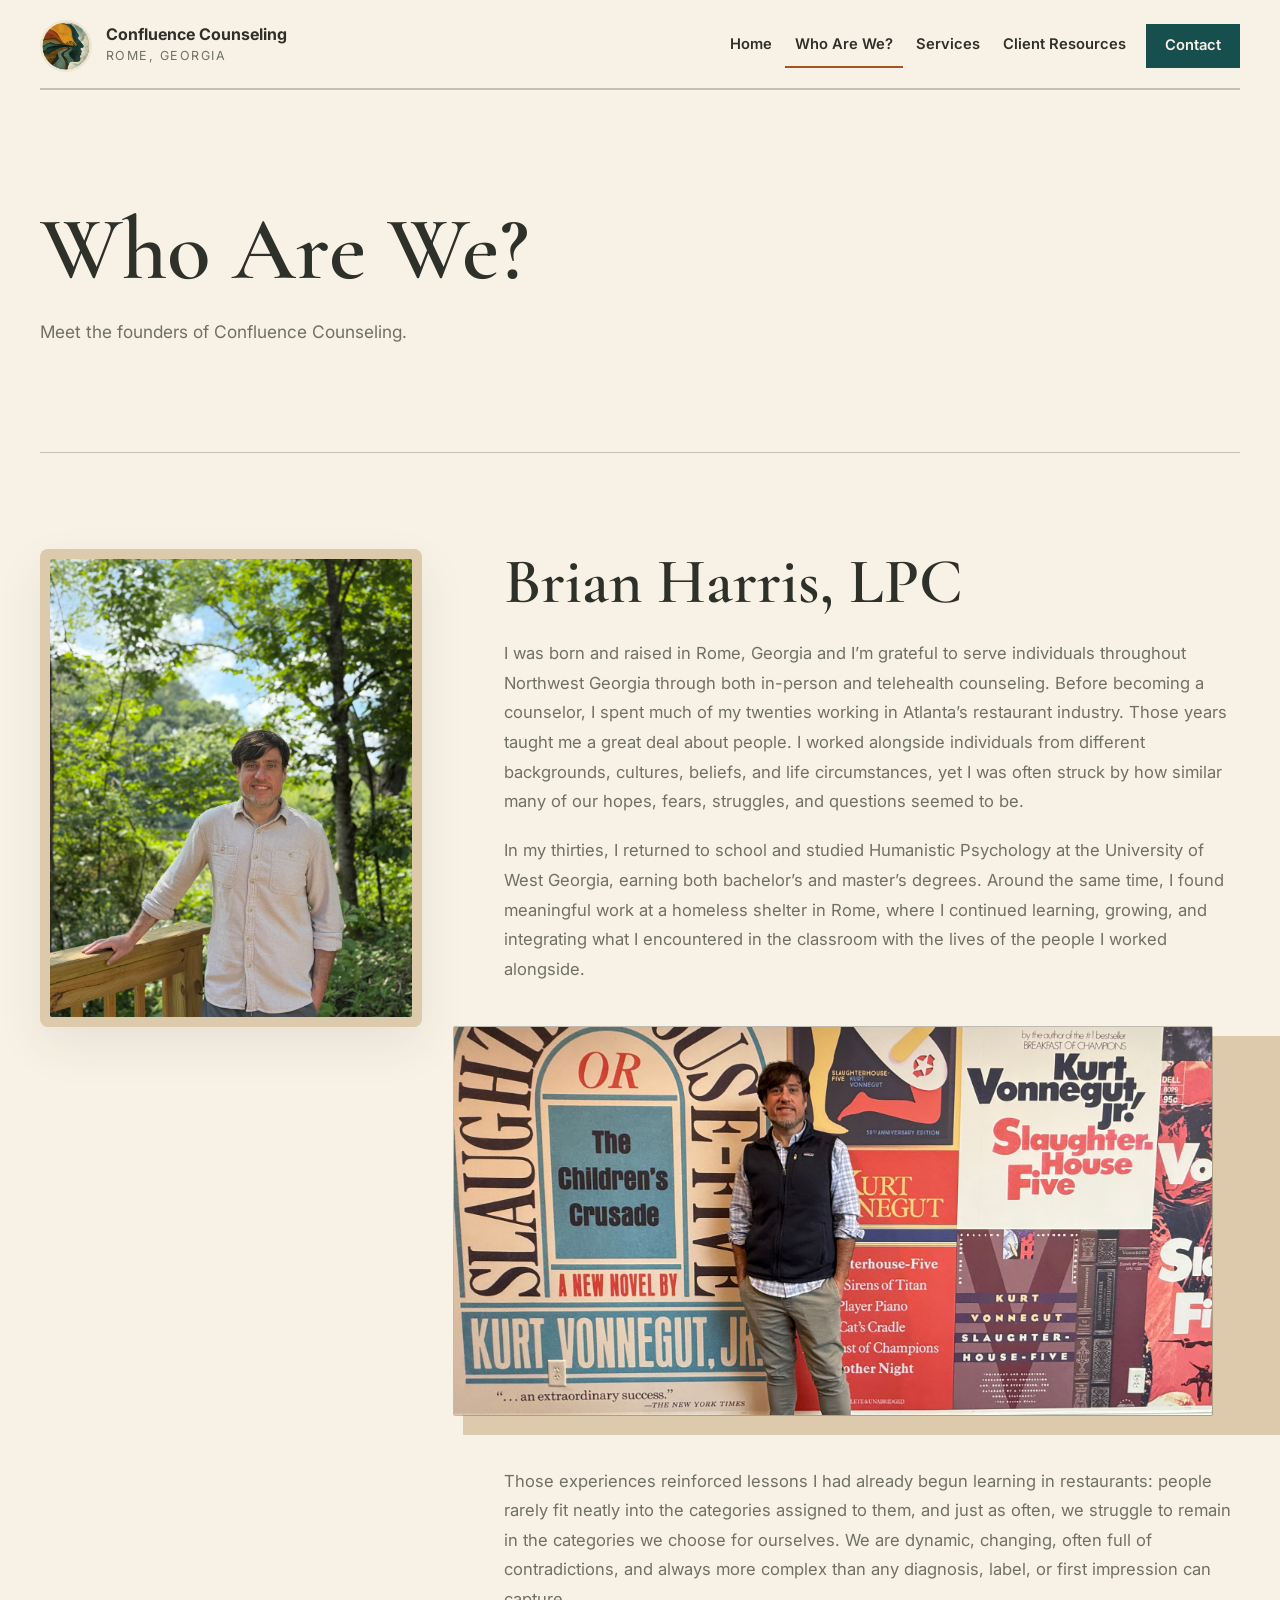
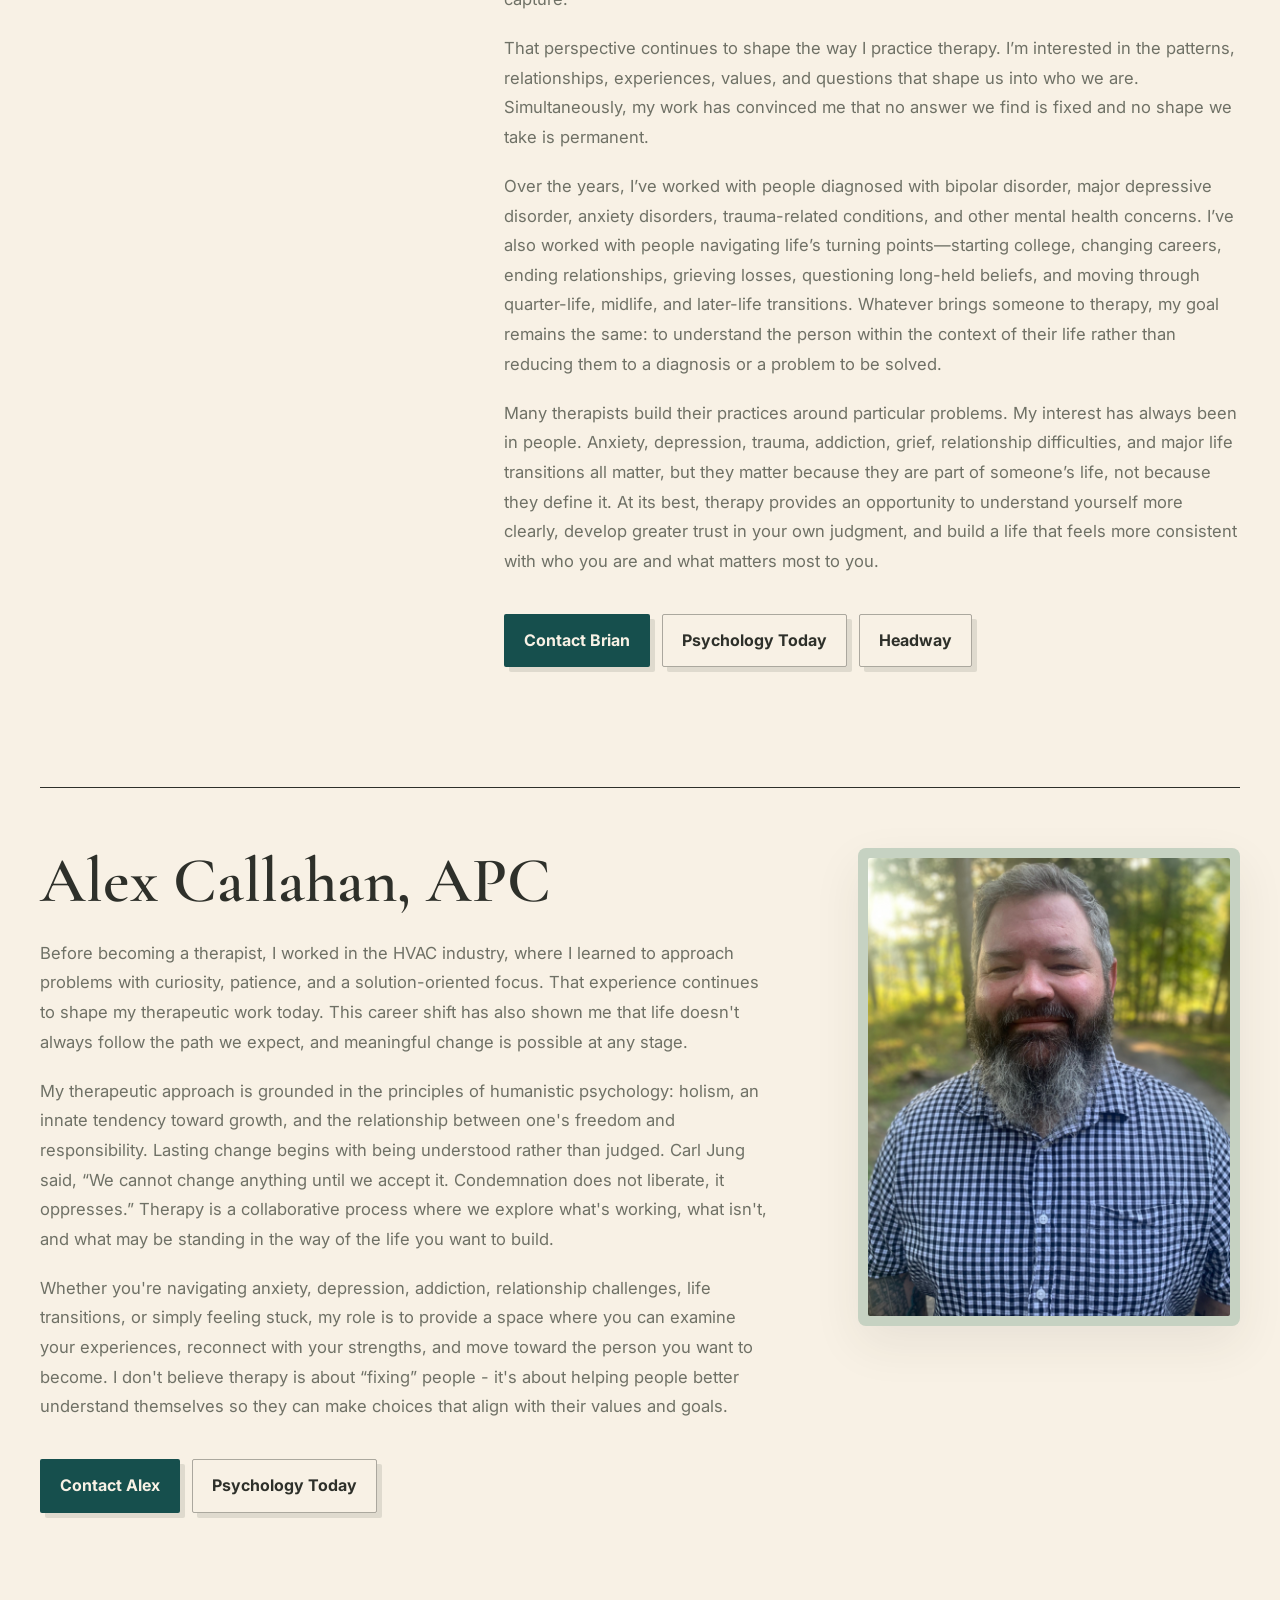
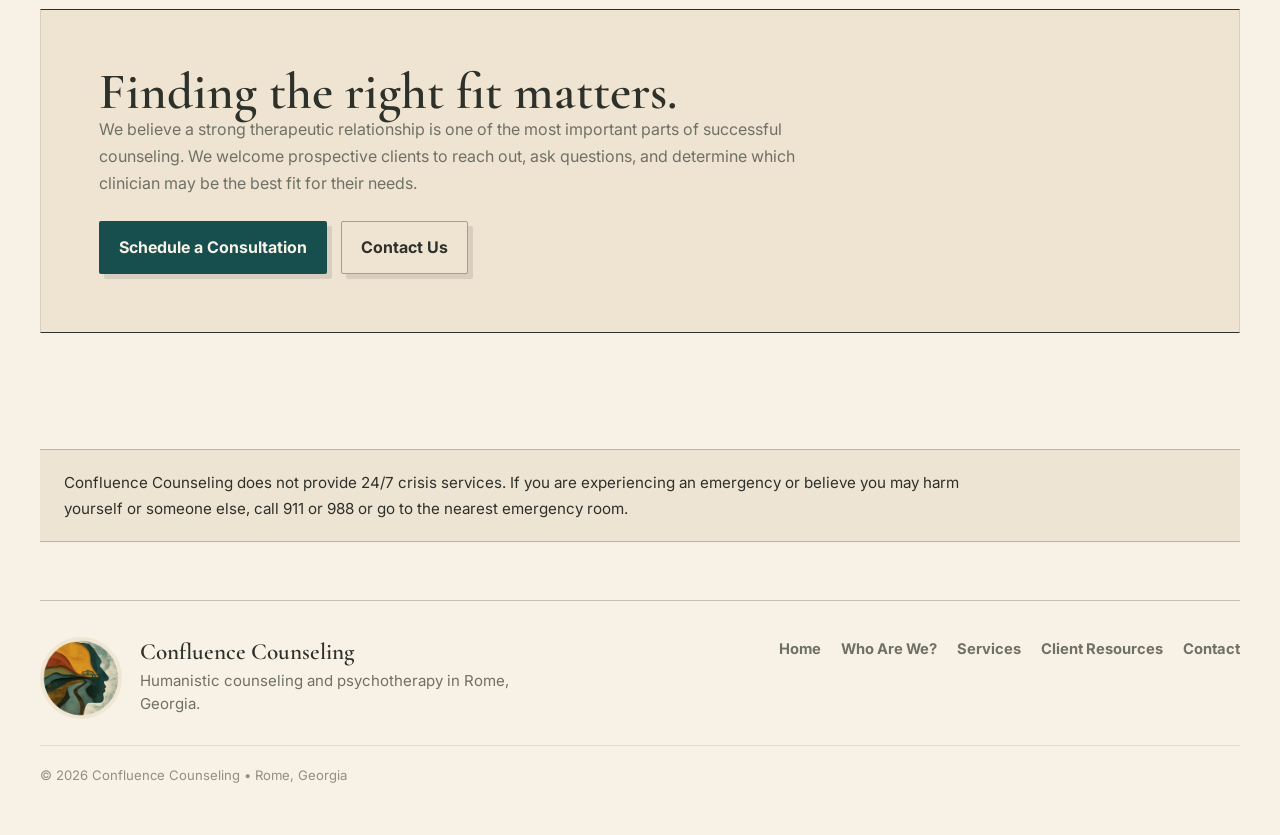
==== commit 6006529f: "Update website copy and simplify section headings" ====
--- a/about.html
+++ b/about.html
@@ -79,7 +79,6 @@
     </section>
 
     <section class="about-closing-section">
-      <p class="eyebrow">Begin with a conversation</p>
       <h2>Finding the right fit matters.</h2>
       <p>We believe a strong therapeutic relationship is one of the most important parts of successful counseling. We welcome prospective clients to reach out, ask questions, and determine which clinician may be the best fit for their needs.</p>
       <div class="about-closing-actions">
@@ -112,5 +111,8 @@
     </div>
     <p class="footer-copyright">© 2026 Confluence Counseling • Rome, Georgia</p>
   </footer>
+  <!-- Cloudflare Web Analytics -->
+  <script type="module" src="https://static.cloudflareinsights.com/beacon.min.js" data-cf-beacon='{"token":"ea57af6bfa5d4cd5b3e2981929c6101a"}'></script>
+  <!-- End Cloudflare Web Analytics -->
 </body>
 </html>
--- a/styles.css
+++ b/styles.css
@@ -2457,6 +2457,20 @@
   max-width: 900px;
 }
 
+.intro-section-drop-cap .intro-copy {
+  grid-column: 2;
+}
+
+.intro-section-drop-cap .intro-copy > p:first-child::first-letter {
+  float: left;
+  margin: 0.08em 0.12em 0 0;
+  color: var(--ink);
+  font-family: "Cormorant Garamond", Georgia, serif;
+  font-size: 4.15rem;
+  font-weight: 600;
+  line-height: 0.78;
+}
+
 .intro-copy h2,
 .split-section h2,
 .page-hero h1,
@@ -3248,6 +3262,10 @@
     max-width: 760px;
   }
 
+  .intro-section-drop-cap .intro-copy {
+    grid-column: 1;
+  }
+
   .place-feature-figure {
     max-width: 760px;
     margin: 0 auto;
@@ -3353,6 +3371,7 @@
   }
 
   .hero-visual {
+    justify-items: center;
     min-height: auto;
   }
 
@@ -3782,7 +3801,7 @@
 
 .contact-layout-review {
   max-width: 1200px;
-  grid-template-columns: minmax(0, 1.12fr) minmax(420px, 0.88fr);
+  grid-template-columns: minmax(300px, 0.72fr) minmax(0, 1.28fr);
   align-items: start;
   gap: clamp(22px, 3vw, 36px);
   margin-bottom: clamp(52px, 7vw, 84px);
@@ -3794,25 +3813,6 @@
   padding: clamp(26px, 4vw, 38px);
 }
 
-.clinician-contact-grid {
-  display: grid;
-  grid-template-columns: repeat(2, minmax(0, 1fr));
-  margin-top: 18px;
-  border-top: 1px solid var(--ink);
-  border-bottom: 1px solid var(--ink);
-}
-
-.contact-directory-section {
-  min-width: 0;
-  padding: 28px 28px 30px 0;
-}
-
-.contact-directory-section + .contact-directory-section {
-  padding-right: 0;
-  padding-left: 28px;
-  border-left: 1px solid var(--ink);
-}
-
 .contact-directory h2 {
   margin-top: 9px;
   font-size: clamp(2rem, 3.2vw, 3.25rem);
@@ -3836,18 +3836,45 @@
   overflow-wrap: anywhere;
 }
 
-.general-inquiries {
-  display: grid;
-  grid-template-columns: minmax(0, 1.4fr) minmax(140px, 0.6fr);
-  gap: 24px;
-  padding-top: 24px;
+.form-direct-contact {
+  margin: 28px 0 24px;
+  padding: 20px 0;
+  border-top: 1px solid var(--line);
+  border-bottom: 1px solid var(--line);
+}
+
+.form-direct-contact > p {
+  margin: 0 0 16px;
   color: var(--muted);
-  font-size: 0.9rem;
+  font-size: 0.92rem;
   line-height: 1.55;
 }
 
-.general-inquiries p {
-  margin: 0;
+.form-direct-contact-grid {
+  display: grid;
+  grid-template-columns: repeat(2, minmax(0, 1fr));
+  gap: 18px;
+}
+
+.form-direct-contact-grid > div {
+  min-width: 0;
+  display: grid;
+  gap: 5px;
+}
+
+.form-direct-contact-grid strong {
+  margin-bottom: 3px;
+  font-family: "Cormorant Garamond", Georgia, serif;
+  font-size: 1.35rem;
+  line-height: 1.1;
+}
+
+.form-direct-contact-grid a {
+  color: var(--moss);
+  font-size: 0.86rem;
+  font-weight: 800;
+  line-height: 1.45;
+  overflow-wrap: anywhere;
 }
 
 .contact-form-intro > p:last-child {
@@ -3960,8 +3987,7 @@
 
   .start-pathways,
   .form-preferences,
-  .clinician-contact-grid,
-  .general-inquiries {
+  .form-direct-contact-grid {
     grid-template-columns: 1fr;
   }
 
@@ -3991,24 +4017,7 @@
     padding: 22px;
   }
 
-  .contact-directory-section + .contact-directory-section {
-    padding-top: 28px;
-    padding-left: 0;
-    border-top: 1px solid var(--ink);
-    border-left: 0;
-  }
-
-  .contact-directory-section {
-    padding-right: 0;
-    padding-bottom: 28px;
-  }
-
-  .contact-directory-section + .contact-directory-section {
-    padding-bottom: 30px;
-  }
-
-  .general-inquiries {
-    gap: 12px;
-    padding-left: 0;
-  }
-}
+  .form-direct-contact-grid {
+    gap: 16px;
+  }
+}
